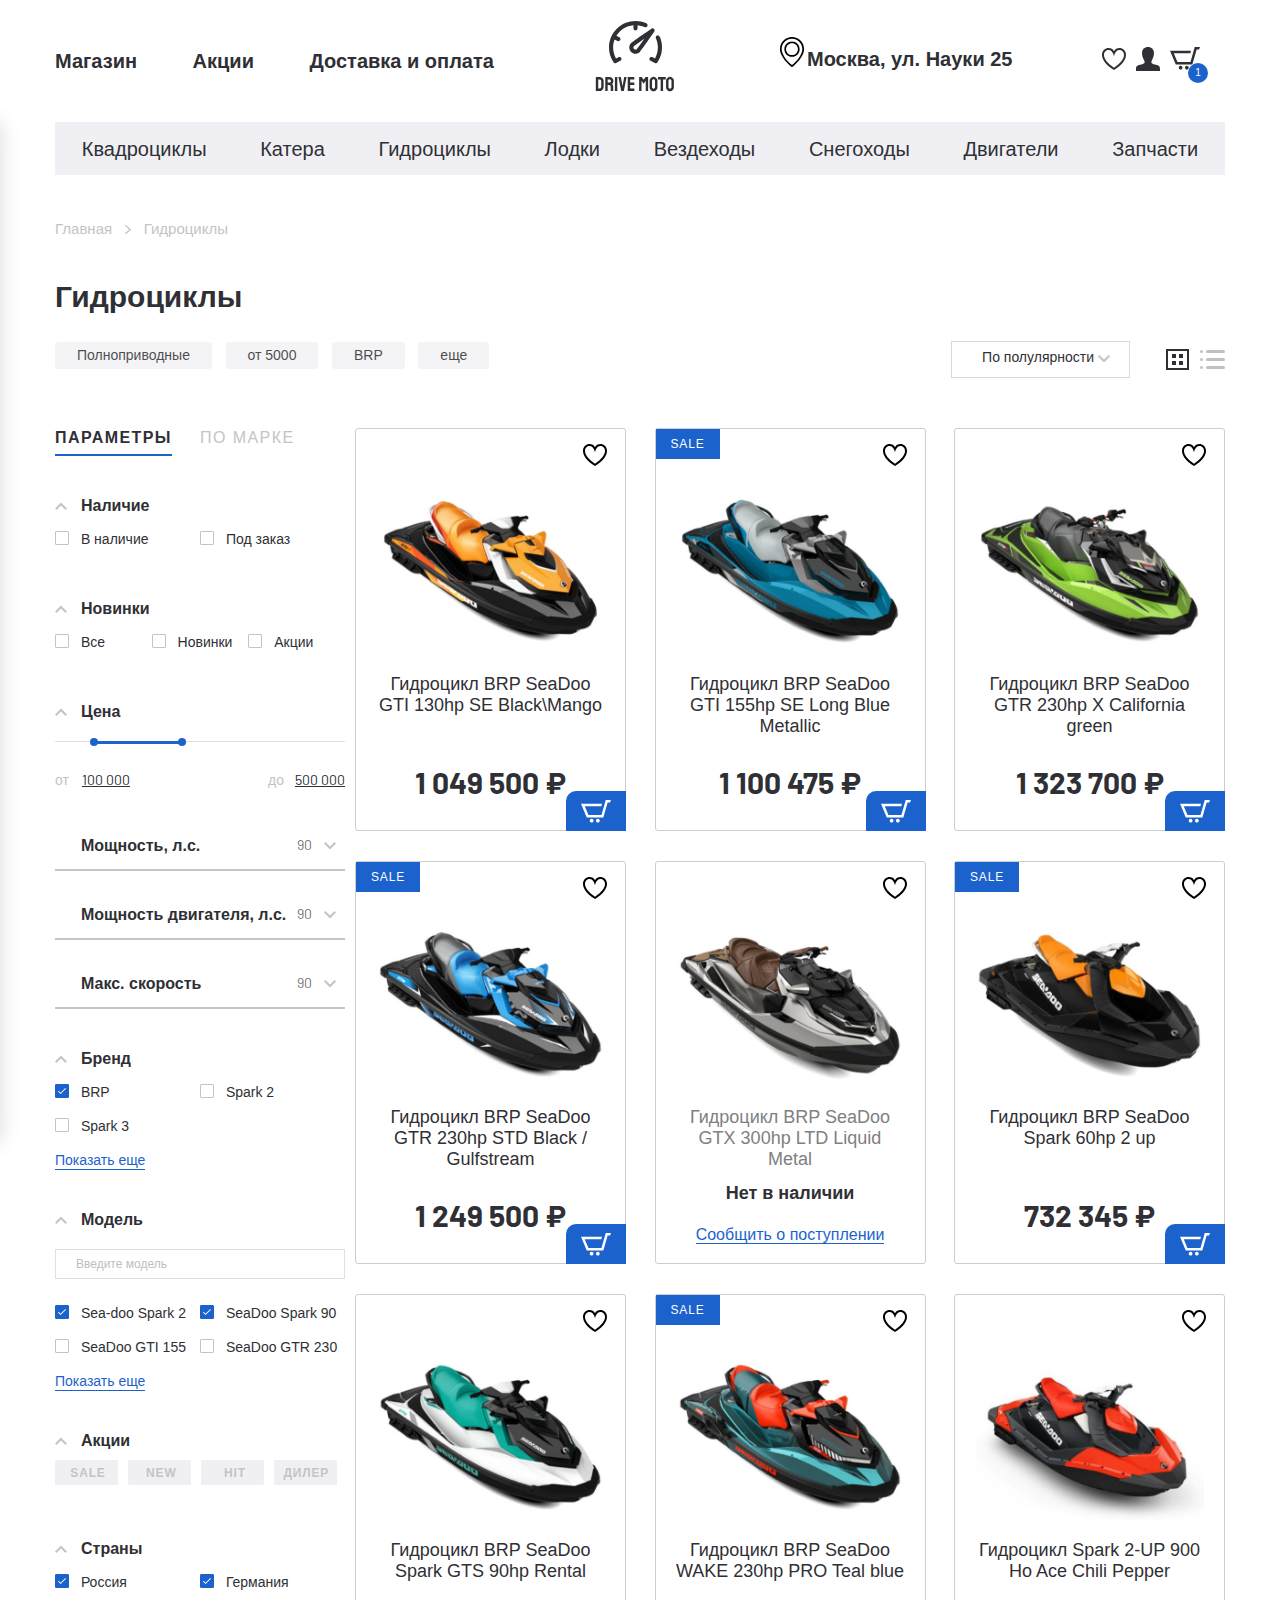
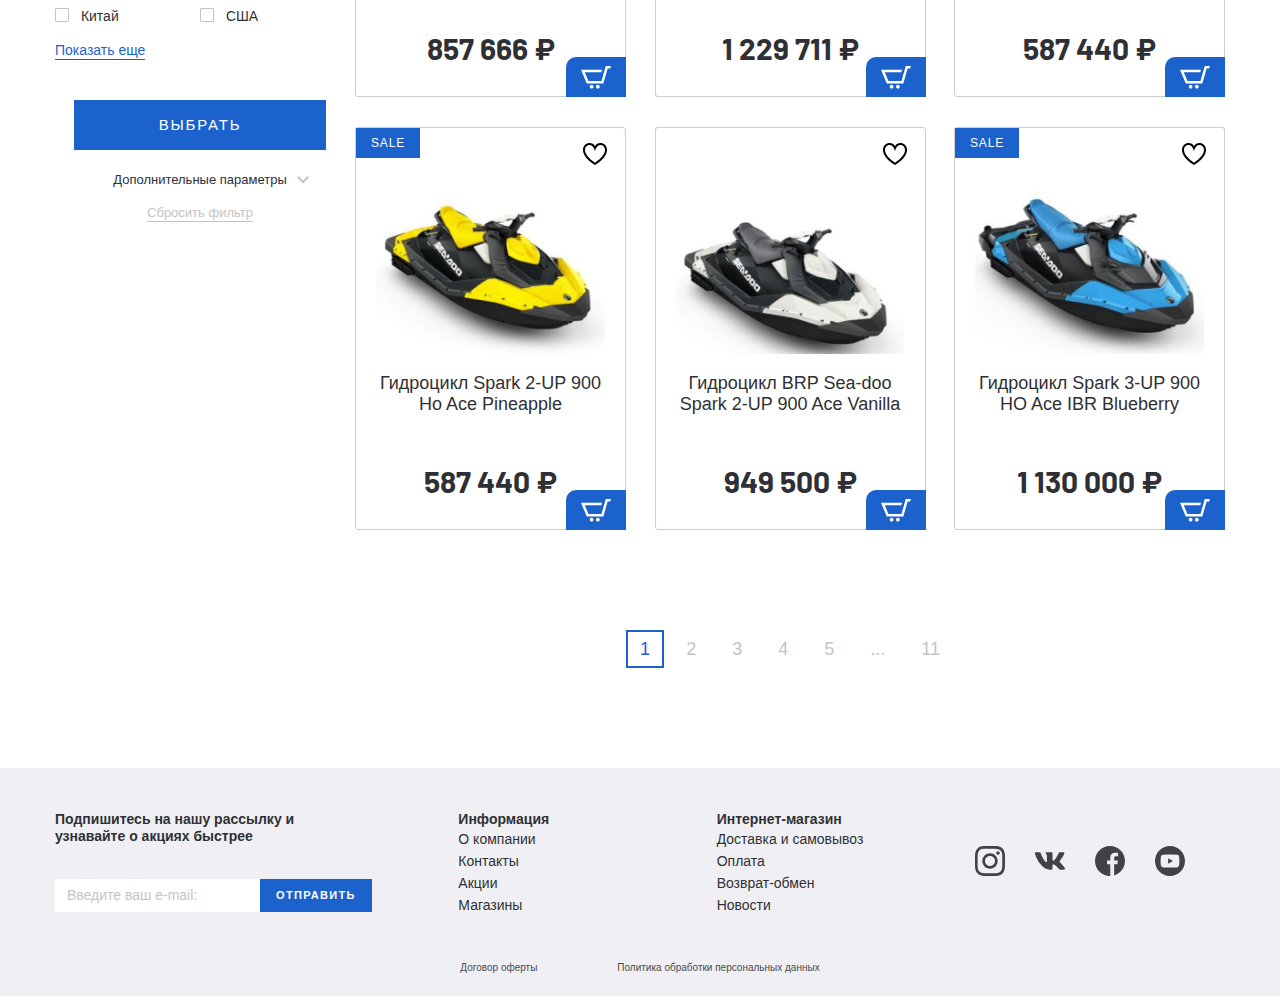
==== catalog.html @ d29834e0 "final version 22sep2020" ====
<!DOCTYPE html>
<html lang="ru">

<head>
	<meta charset="UTF-8">
	<meta name="viewport" content="width=device-width, initial-scale=1.0">
	<meta http-equiv="X-UA-Compatible" content="ie=edge">
	<title>Продажа техники</title>
	<link rel="SHORTCUT ICON" href="favicon-32x32.png" sizes="32x32" type="image/png">
	<link href="https://fonts.googleapis.com/css2?family=Barlow:wght@400;700&display=swap" rel="stylesheet">
	<link rel="stylesheet" href="css/normalize.css">
	<link rel="stylesheet" href="css/slick.css">
	<link rel="stylesheet" href="css/fonts.css">
	<link rel="stylesheet" href="css/ion.rangeSlider.min.css">
	<link rel="stylesheet" href="css/jquery.formstyler.css">
	<link rel="stylesheet" href="css/jquery.formstyler.theme.css">
	<link rel="stylesheet" href="css/jquery.rateyo.min.css">
	<link rel="stylesheet" href="css/style.css">
	<link rel="stylesheet" href="css/media.css">
</head>

<body>
	<header class="header">
		<div class="header__top">
			<div class="container">
				<div class="header__top-inner">
					<nav class="menu">
						<button class="menu__btn">
							<div class="menu__btn-line"></div>
							<div class="menu__btn-line"></div>
							<div class="menu__btn-line"></div>
						</button>
						<ul class="menu__list">
							<li class="menu__item">
								<a class="menu__link" href="catalog.html">Магазин</a>
							</li>
							<li class="menu__item">
								<a class="menu__link" href="404.html">Акции</a>
							</li>
							<li class="menu__item">
								<a class="menu__link" href="404.html">Доставка и оплата</a>
							</li>
						</ul>
					</nav>
					<a class="logo" href="index.html">
						<img class="logo__img" src="images/logo.svg" alt="Логотип 'Drive Moto'">
						<img class="logo__img--small" src="images/logo-short.svg" alt="Логотип 'Drive Moto'">
					</a>
					<div class="header__box">
						<p class="header__adress">
							Москва, ул. Науки 25
						</p>
						<ul class="user-list">
							<li class="user-list__item">
								<a class="user-list__link" href="#">
									<img src="images/heart.svg" alt="">
								</a>
							</li>
							<li class="user-list__item">
								<a class="user-list__link" href="#">
									<img src="images/user.svg" alt="">
								</a>
							</li>
							<li class="user-list__item">
								<a class="user-list__link basket" href="#">
									<img src="images/basket.svg" alt="">
									<p class="basket__num">1</p>
								</a>
							</li>
						</ul>
					</div>
				</div>
			</div>
		</div>
	
		<ul class="menu-mobile__list">
			<li class="menu-mobile__item">
				<a class="menu-mobile__link" href="#">
					<img class="menu-mobile__img" src="images/user.svg" alt="">
					<p>
						Войти
					</p>
				</a>
			</li>
			<li class="menu-mobile__item">
				<a class="menu-mobile__link" href="#">
					<img class="menu-mobile__img" src="images/user.svg" alt="">
					<p>
						Регистрация
					</p>
				</a>
			</li>
			<li class="menu-mobile__item">
				<a class="menu-mobile__link" href="#">
					<img class="menu-mobile__img" src="images/heart.svg" alt="">
					<p>
						Избранное
					</p>
				</a>
			</li>
			<li class="menu-mobile__item">
				<a class="menu-mobile__link" href="#">
					<img class="menu-mobile__img" src="images/basket.svg" alt="">
					<p>
						Корзина
					</p>
				</a>
			</li>
			<li class="menu-mobile__item">
				<a class="menu-mobile__link" href="#">
					<img class="menu-mobile__img" src="images/house.svg" alt="">
					<p>
						Магазины
					</p>
				</a>
			</li>
			<li class="menu-mobile__item">
				<a class="menu-mobile__link" href="#">
					<img class="menu-mobile__img" src="images/procent.svg" alt="">
					<p>
						Акции
					</p>
				</a>
			</li>
			<li class="menu-mobile__item">
				<a class="menu-mobile__link" href="#">
					<img class="menu-mobile__img" src="images/box.svg" alt="">
					<p>
						Доставка и оплата
					</p>
				</a>
			</li>
	
			<li class="menu-mobile__item">
				<a class="menu-mobile__link" href="#">
					<p>
						Квадроциклы
					</p>
				</a>
			</li>
			<li class="menu-mobile__item">
				<a class="menu-mobile__link" href="#">
					<p>
						Катера
					</p>
				</a>
			</li>
			<li class="menu-mobile__item">
				<a class="menu-mobile__link" href="#">
					<p>
						Гидроциклы
					</p>
				</a>
			</li>
			<li class="menu-mobile__item">
				<a class="menu-mobile__link" href="#">
					<p>
						Лодки
					</p>
				</a>
			</li>
			<li class="menu-mobile__item">
				<a class="menu-mobile__link" href="#">
					<p>
						Вездеходы
					</p>
				</a>
			</li>
			<li class="menu-mobile__item">
				<a class="menu-mobile__link" href="#">
					<p>
						Снегоходы
					</p>
				</a>
			</li>
			<li class="menu-mobile__item">
				<a class="menu-mobile__link" href="#">
					<p>
						Двигатели
					</p>
				</a>
			</li>
			<li class="menu-mobile__item">
				<a class="menu-mobile__link" href="#">
					<p>
						Запчасти
					</p>
				</a>
			</li>
			<li class="menu-mobile__item--15">
			</li>
		</ul>
	
		<div class="menu__mobile-linewrapper">
			<ul class="menu__mobile-line">
				<li class="menu__item">
					<a class="menu__link" href="catalog.html">Магазин</a>
				</li>
				<li class="menu__item">
					<a class="menu__link" href="catalog.html">Акции</a>
				</li>
				<li class="menu__item">
					<a class="menu__link" href="#catalog.html">Доставка и оплата</a>
				</li>
			</ul>
		</div>
	
	
	
		<div class="header__bottom">
			<div class="container">
	
				<ul class="menu-categories">
					<li class="menu-categories__item">
						<a class="menu-categories__link" href="catalog.html" title="Квадроциклы">Квадроциклы</a>
					</li>
					<li class="menu-categories__item">
						<a class="menu-categories__link" href="catalog.html" title="Катера">Катера</a>
					</li>
					<li class="menu-categories__item">
						<a class="menu-categories__link" href="catalog.html" title="Гидроциклы">Гидроциклы</a>
					</li>
					<li class="menu-categories__item">
						<a class="menu-categories__link" href="catalog.html" title="Лодки">Лодки</a>
					</li>
					<li class="menu-categories__item">
						<a class="menu-categories__link" href="catalog.html" title="Вездеходы">Вездеходы</a>
					</li>
					<li class="menu-categories__item">
						<a class="menu-categories__link" href="catalog.html" title="Снегоходы">Снегоходы</a>
					</li>
					<li class="menu-categories__item">
						<a class="menu-categories__link" href="catalog.html" title="Двигатели">Двигатели</a>
					</li>
					<li class="menu-categories__item">
						<a class="menu-categories__link" href="catalog.html" title="Запчасти">Запчасти</a>
					</li>
				</ul>
			</div>
		</div>
	</header>

	<div class="breadcrumbs">
		<div class="container">
			<div class="breadcrumbs__inner">
				<ul class="breadcrumbs__list mobile-overflow">
					<li class="breadcrumbs__list-item">
						<a href="#">Главная</a>
					</li>
					<li class="breadcrumbs__list-item">
						<a href="#">Гидроциклы</a>
					</li>
				</ul>
			</div>
		</div>
	</div>

	<section class="catalog">
		<div class="container">
			<h2 class="catalog__title">
				Гидроциклы
			</h2>
			<div class="catalog__filter">
				<div class="catalog__filter-itemsinner">
					<div class="catalog__filter-items mobile-overflow">
						<button>Полноприводные</button>
						<button>от 5000</button>
						<button>BRP</button>
						<button>еще</button>
					</div>
				</div>
				<div class="catalog__filter-btn">
					<select class="filter-style select-item" name="" id="">
						<option value="">По полулярности</option>
						<option value="">По убыванию</option>
						<option value="">По возрастанию</option>
					</select>
					<button class="catalog__filter-btngrid catalog__filter-button catalog__filter-button--active">
						<svg width="23" height="21" viewBox="0 0 23 21" fill="none" xmlns="http://www.w3.org/2000/svg">
							<rect x="1" y="1" width="21" height="19" stroke="#2F3035" stroke-width="2" />
							<rect x="7" y="6" width="2" height="2" fill="#2F3035" stroke="#2F3035" stroke-width="2" />
							<rect x="7" y="13" width="2" height="2" fill="#2F3035" stroke="#2F3035" stroke-width="2" />
							<rect x="14" y="6" width="2" height="2" fill="#2F3035" stroke="#2F3035" stroke-width="2" />
							<rect x="14" y="13" width="2" height="2" fill="#2F3035" stroke="#2F3035" stroke-width="2" />
						</svg>
					</button>
					<button class="catalog__filter-btnline catalog__filter-button">
						<svg width="25" height="19" viewBox="0 0 25 19" fill="none" xmlns="http://www.w3.org/2000/svg">
							<rect x="6" width="19" height="3" rx="1.5" fill="#2F3035" />
							<rect x="6" y="8" width="19" height="3" rx="1.5" fill="#2F3035" />
							<rect x="6" y="16" width="19" height="3" rx="1.5" fill="#2F3035" />
							<rect width="3" height="3" rx="1.5" fill="#2F3035" />
							<rect y="8" width="3" height="3" rx="1.5" fill="#2F3035" />
							<rect y="16" width="3" height="3" rx="1.5" fill="#2F3035" />
						</svg>
					</button>
				</div>
			</div>

			<div class="catalog__inner">
				<div class="aside__btn">
					Фильтр
				</div>
				<aside class="catalog__inner-aside aside-filter">
					<div class="tabs-wrapper tabs-wrapper--no-scroll">
						<div class="tabs aside-filter__tabs">
							<a class="tab aside-filter__tab tab--active" href="#filter-1"><span>Параметры</span></a>
							<a class="tab aside-filter__tab" href="#filter-2"><span>По марке</span></a>
						</div>
					</div>
					<div class="tabs-container">
						<div id="filter-1" class="tabs-content aside-filter__tabs-content tabs-content--active">

							<form class="aside-filter__form" action="#">
								<ul class="aside-filter__list">
									<li class="aside-filter__item-drop">
										<p class="aside-filter__item-title filter__item-drop filter__item-drop--active">Наличие</p>
										<div class="aside-filter__content">
											<div class="aside-filter__content-box">
												<label class="aside-filter__content-label">
													<input class="filter-style" type="checkbox">
													В наличие
												</label>
											</div>
											<div class="aside-filter__content-box">
												<label class="aside-filter__content-label">
													<input class="filter-style" type="checkbox">
													Под заказ
												</label>
											</div>
										</div>
									</li>

									<li class="aside-filter__item-drop">
										<p class="aside-filter__item-title filter__item-drop filter__item-drop--active">Новинки</p>
										<div class="aside-filter__content aside-filter__content-radio">
											<div class="aside-filter__content-box">
												<label class="aside-filter__content-label">
													<input class="filter-style" name="radio" type="radio">
													Все
												</label>
											</div>
											<div class="aside-filter__content-box">
												<label class="aside-filter__content-label">
													<input class="filter-style" name="radio" type="radio">
													Новинки
												</label>
											</div>
											<div class="aside-filter__content-box">
												<label class="aside-filter__content-label">
													<input class="filter-style" name="radio" type="radio">
													Акции
												</label>
											</div>
										</div>
									</li>
									<li class="aside-filter__item-drop">
										<p class="aside-filter__item-title filter__item-drop filter__item-drop--active">Цена</p>
										<div class="aside-filter__content">
											<input type="text" class="js-range-slider" name="my_range" value="" data-min="100000"
												data-max="500000" data-from="150000" data-to="275000" data-grid="false" />
										</div>
									</li>
									<li class="aside-filter__item-list">
										<div class="filter__item-list">
											<p class="filter__item-listtitle">
												Мощность, л.с.
											</p>
											<select class="filter-style filter__item-listselect" name="" id="">
												<option>90</option>
												<option>130</option>
												<option>154</option>
												<option>230</option>
												<option>300</option>
											</select>
										</div>
										<div class="filter__item-list">
											<p class="filter__item-listtitle">
												Мощность двигателя, л.с.
											</p>
											<select class="filter-style filter__item-listselect" name="" id="">
												<option>90</option>
												<option>130</option>
												<option>154</option>
												<option>230</option>
												<option>300</option>
											</select>
										</div>
										<div class="filter__item-list">
											<p class="filter__item-listtitle">
												Макс. скорость
											</p>
											<select class="filter-style filter__item-listselect" name="" id="">
												<option>90</option>
												<option>130</option>
												<option>154</option>
												<option>230</option>
												<option>300</option>
											</select>
										</div>
									</li>

									<li class="aside-filter__item-drop">
										<p class="aside-filter__item-title filter__item-drop filter__item-drop--active">Бренд</p>
										<div class="aside-filter__content">
											<div class="aside-filter__content-box">
												<label class="aside-filter__content-label">
													<input class="filter-style" type="checkbox" checked>
													BRP
												</label>
											</div>
											<div class="aside-filter__content-box">
												<label class="aside-filter__content-label">
													<input class="filter-style" type="checkbox">
													Spark 2
												</label>
											</div>
											<div class="aside-filter__content-box">
												<label class="aside-filter__content-label">
													<input class="filter-style" type="checkbox">
													Spark 3
												</label>
											</div>
											<div class="filter-more">
												<button class="filter-more__btn" href="#">Показать еще</button>
											</div>
										</div>
									</li>

									<li class="aside-filter__item-drop">
										<p class="aside-filter__item-title filter__item-drop filter__item-drop--active">Модель</p>
										<div class="aside-filter__content">
											<input class="filter-search" type="text" placeholder="Введите модель">
											<div class="aside-filter__content-box">
												<label class="aside-filter__content-label">
													<input class="filter-style" type="checkbox" checked>
													Sea-doo Spark 2
												</label>
											</div>
											<div class="aside-filter__content-box">
												<label class="aside-filter__content-label">
													<input class="filter-style" type="checkbox" checked>
													SeaDoo Spark 90
												</label>
											</div>
											<div class="aside-filter__content-box">
												<label class="aside-filter__content-label">
													<input class="filter-style" type="checkbox">
													SeaDoo GTI 155
												</label>
											</div>
											<div class="aside-filter__content-box">
												<label class="aside-filter__content-label">
													<input class="filter-style" type="checkbox">
													SeaDoo GTR 230
												</label>
											</div>
											<div class="filter-more">
												<button class="filter-more__btn" href="#">Показать еще</button>
											</div>
										</div>
									</li>

									<li class="aside-filter__item-drop btn-checked">
										<p class="aside-filter__item-title filter__item-drop filter__item-drop--active">Акции</p>
										<div class="aside-filter__content">
											<div class="aside-filter__content-box">
												<label class="aside-filter__content-label">
													<input class="filter-style" type="checkbox">
													<span class="btn-checked__text">Sale</span>
												</label>
											</div>
											<div class="aside-filter__content-box">
												<label class="aside-filter__content-label">
													<input class="filter-style" type="checkbox">
													<span class="btn-checked__text">New</span>
												</label>
											</div>
											<div class="aside-filter__content-box">
												<label class="aside-filter__content-label">
													<input class="filter-style" type="checkbox">
													<span class="btn-checked__text">HIT</span>
												</label>
											</div>
											<div class="aside-filter__content-box">
												<label class="aside-filter__content-label">
													<input class="filter-style" type="checkbox">
													<span class="btn-checked__text">ДИЛЕР</span>
												</label>
											</div>
										</div>
									</li>

									<li class="aside-filter__item-drop">
										<p class="aside-filter__item-title filter__item-drop filter__item-drop--active">Страны</p>
										<div class="aside-filter__content">
											<div class="aside-filter__content-box">
												<label class="aside-filter__content-label">
													<input class="filter-style" type="checkbox" checked>
													Россия
												</label>
											</div>
											<div class="aside-filter__content-box">
												<label class="aside-filter__content-label">
													<input class="filter-style" type="checkbox" checked>
													Германия
												</label>
											</div>
											<div class="aside-filter__content-box">
												<label class="aside-filter__content-label">
													<input class="filter-style" type="checkbox">
													Китай
												</label>
											</div>
											<div class="aside-filter__content-box">
												<label class="aside-filter__content-label">
													<input class="filter-style" type="checkbox">
													CША
												</label>
											</div>
											<div class="filter-more">
												<button class="filter-more__btn" href="#">Показать еще</button>
											</div>
										</div>
									</li>
									<li class="aside-filter__item-drop aside-filter__item-btn">
										<button class="filter-btn__send filter-btn__send--active" type="submit">ВЫБРАТЬ</button>
										<p class="filter__extra">Дополнительные параметры</p>
										<div class="filter__extra-content">Фильтр с экстра параметрами</div>
										<div class="reset-button__wraper">
											<button class="filter-btn__reset" type="submit">Сбросить фильтр</button>
										</div>
									</li>
								</ul>
							</form>

						</div>
						<div id="filter-2" class="tabs-content aside-filter__tabs-content">content-2</div>
					</div>
				</aside>

				<div class="catalog__inner-list">
					<div class="product-item__wrapper">
						<button class="product-item__favorite"></button>
						<button class="product-item__basket">
							<img src="images/basket-white.svg" alt="">
						</button>
						<a class="product-item__notify-link" href="#"><span>Сообщить о поступлении</span></a>
						<a class="product-item" href="product-page.html">
							<p class="product-item__hover-text">посмотреть товар</p>
							<img class="product-item__img" src="images/content/gydrocicle-1.png" alt="">
							<h4 class="product-item__title">Гидроцикл BRP SeaDoo GTI 130hp SE Black\Mango
							</h4>
							<p class="product-item__price">
								1 049 500 ₽
							</p>
							<p class="product-item__notify-text">Нет в наличии</p>
						</a>
					</div>
					<div class="product-item__wrapper">
						<button class="product-item__favorite"></button>
						<button class="product-item__basket">
							<img src="images/basket-white.svg" alt="">
						</button>
						<a class="product-item__notify-link" href="#"><span>Сообщить о поступлении</span></a>
						<a class="product-item product-item--sale" href="product-page.html">
							<p class="product-item__hover-text">посмотреть товар</p>
							<img class="product-item__img" src="images/content/gydrocicle-2.png" alt="">
							<h4 class="product-item__title">Гидроцикл BRP SeaDoo GTI 155hp SE Long Blue Metallic
							</h4>
							<p class="product-item__price">
								1 100 475 ₽
							</p>
							<p class="product-item__notify-text">Нет в наличии</p>
						</a>
					</div>
					<div class="product-item__wrapper">
						<button class="product-item__favorite"></button>
						<button class="product-item__basket">
							<img src="images/basket-white.svg" alt="">
						</button>
						<a class="product-item__notify-link" href="#"><span>Сообщить о поступлении</span></a>
						<a class="product-item" href="product-page.html">
							<p class="product-item__hover-text">посмотреть товар</p>
							<img class="product-item__img" src="images/content/gydrocicle-3.png" alt="">
							<h4 class="product-item__title">Гидроцикл BRP SeaDoo GTR 230hp X California green
							</h4>
							<p class="product-item__price">
								1 323 700 ₽
							</p>
							<p class="product-item__notify-text">Нет в наличии</p>
						</a>
					</div>
					<div class="product-item__wrapper">
						<button class="product-item__favorite"></button>
						<button class="product-item__basket">
							<img src="images/basket-white.svg" alt="">
						</button>
						<a class="product-item__notify-link" href="#"><span>Сообщить о поступлении</span></a>
						<a class="product-item product-item--sale" href="product-page.html">
							<p class="product-item__hover-text">посмотреть товар</p>
							<img class="product-item__img" src="images/content/gydrocicle-4.png" alt="">
							<h4 class="product-item__title">Гидроцикл BRP SeaDoo GTR 230hp STD Black / Gulfstream
							</h4>
							<p class="product-item__price">
								1 249 500 ₽
							</p>
							<p class="product-item__notify-text">Нет в наличии</p>
						</a>
					</div>
					<div class="product-item__wrapper product-item__not-available">
						<button class="product-item__favorite"></button>
						<button class="product-item__basket">
							<img src="images/basket-white.svg" alt="">
						</button>
						<a class="product-item__notify-link" href="#"><span>Сообщить о поступлении</span></a>
						<a class="product-item" href="product-page.html">
							<p class="product-item__hover-text">посмотреть товар</p>
							<img class="product-item__img" src="images/content/gydrocicle-5.png" alt="">
							<h4 class="product-item__title">Гидроцикл BRP SeaDoo GTX 300hp LTD Liquid Metal
							</h4>
							<p class="product-item__price">
								1 543 000 ₽
							</p>
							<p class="product-item__notify-text">Нет в наличии</p>
						</a>
					</div>
					<div class="product-item__wrapper">
						<button class="product-item__favorite"></button>
						<button class="product-item__basket">
							<img src="images/basket-white.svg" alt="">
						</button>
						<a class="product-item__notify-link" href="#"><span>Сообщить о поступлении</span></a>
						<a class="product-item product-item--sale" href="product-page.html">
							<p class="product-item__hover-text">посмотреть товар</p>
							<img class="product-item__img" src="images/content/gydrocicle-6.png" alt="">
							<h4 class="product-item__title">Гидроцикл BRP SeaDoo Spark 60hp 2 up
							</h4>
							<p class="product-item__price">
								732 345 ₽
							</p>
							<p class="product-item__notify-text">Нет в наличии</p>
						</a>
					</div>
					<div class="product-item__wrapper">
						<button class="product-item__favorite"></button>
						<button class="product-item__basket">
							<img src="images/basket-white.svg" alt="">
						</button>
						<a class="product-item__notify-link" href="#"><span>Сообщить о поступлении</span></a>
						<a class="product-item" href="product-page.html">
							<p class="product-item__hover-text">посмотреть товар</p>
							<img class="product-item__img" src="images/content/gydrocicle-7.png" alt="">
							<h4 class="product-item__title">Гидроцикл BRP SeaDoo Spark GTS 90hp Rental
							</h4>
							<p class="product-item__price">
								857 666 ₽
							</p>
							<p class="product-item__notify-text">Нет в наличии</p>
						</a>
					</div>
					<div class="product-item__wrapper">
						<button class="product-item__favorite"></button>
						<button class="product-item__basket">
							<img src="images/basket-white.svg" alt="">
						</button>
						<a class="product-item__notify-link" href="#"><span>Сообщить о поступлении</span></a>
						<a class="product-item product-item--sale" href="product-page.html">
							<p class="product-item__hover-text">посмотреть товар</p>
							<img class="product-item__img" src="images/content/gydrocicle-8.png" alt="">
							<h4 class="product-item__title">Гидроцикл BRP SeaDoo WAKE 230hp PRO Teal blue
							</h4>
							<p class="product-item__price">
								1 229 711 ₽
							</p>
							<p class="product-item__notify-text">Нет в наличии</p>
						</a>
					</div>
					<div class="product-item__wrapper">
						<button class="product-item__favorite"></button>
						<button class="product-item__basket">
							<img src="images/basket-white.svg" alt="">
						</button>
						<a class="product-item__notify-link" href="#"><span>Сообщить о поступлении</span></a>
						<a class="product-item" href="product-page.html">
							<p class="product-item__hover-text">посмотреть товар</p>
							<img class="product-item__img" src="images/content/gydrocicle-9.png" alt="">
							<h4 class="product-item__title">Гидроцикл Spark 2-UP 900 Ho Ace Chili Pepper
							</h4>
							<p class="product-item__price">
								587 440 ₽
							</p>
							<p class="product-item__notify-text">Нет в наличии</p>
						</a>
					</div>
					<div class="product-item__wrapper">
						<button class="product-item__favorite"></button>
						<button class="product-item__basket">
							<img src="images/basket-white.svg" alt="">
						</button>
						<a class="product-item__notify-link" href="#"><span>Сообщить о поступлении</span></a>
						<a class="product-item product-item--sale" href="product-page.html">
							<p class="product-item__hover-text">посмотреть товар</p>
							<img class="product-item__img" src="images/content/gydrocicle-10.png" alt="">
							<h4 class="product-item__title">Гидроцикл Spark 2-UP 900 Ho Ace Pineapple
							</h4>
							<p class="product-item__price">
								587 440 ₽
							</p>
							<p class="product-item__notify-text">Нет в наличии</p>
						</a>
					</div>
					<div class="product-item__wrapper">
						<button class="product-item__favorite"></button>
						<button class="product-item__basket">
							<img src="images/basket-white.svg" alt="">
						</button>
						<a class="product-item__notify-link" href="#"><span>Сообщить о поступлении</span></a>
						<a class="product-item" href="product-page.html">
							<p class="product-item__hover-text">посмотреть товар</p>
							<img class="product-item__img" src="images/content/gydrocicle-11.png" alt="">
							<h4 class="product-item__title">Гидроцикл BRP Sea-doo Spark 2-UP 900 Ace Vanilla
							</h4>
							<p class="product-item__price">
								949 500 ₽
							</p>
							<p class="product-item__notify-text">Нет в наличии</p>
						</a>
					</div>
					<div class="product-item__wrapper">
						<button class="product-item__favorite"></button>
						<button class="product-item__basket">
							<img src="images/basket-white.svg" alt="">
						</button>
						<a class="product-item__notify-link" href="#"><span>Сообщить о поступлении</span></a>
						<a class="product-item product-item--sale" href="product-page.html">
							<p class="product-item__hover-text">посмотреть товар</p>
							<img class="product-item__img" src="images/content/gydrocicle-12.png" alt="">
							<h4 class="product-item__title">Гидроцикл Spark 3-UP 900 HO Ace IBR Blueberry
							</h4>
							<p class="product-item__price">
								1 130 000 ₽
							</p>
							<p class="product-item__notify-text">Нет в наличии</p>
						</a>
					</div>

					<div class="pagintation">
						<ul class="pagintation-list">
							<li class="pagintation-list__item active"><a href="#">1</a></li>
							<li class="pagintation-list__item"><a href="#">2</a></li>
							<li class="pagintation-list__item"><a href="#">3</a></li>
							<li class="pagintation-list__item"><a href="#">4</a></li>
							<li class="pagintation-list__item"><a href="#">5</a></li>
							<li class="pagintation-list__item pagintation-list__item--dots"><span>...</span></li>
							<li class="pagintation-list__item"><a href="#">11</a></li>
						</ul>
					</div>

				</div>
			</div>
		</div>
	</section>


	<footer class="footer">
		<div class="container">
			<div class="footer__top">
				<div class="footer__top-inner">
					<div class="footer__top-item footer__top-newsletter">
						<h6 class="footer__top-title">
							Подпишитесь на нашу рассылку и узнавайте о акциях быстрее
						</h6>
						<form class="footer-form" action="">
							<input class="footer-form__input" type="text" placeholder="Введите ваш e-mail:">
							<button class="footer-form__btn" type="submit">Отправить</button>
						</form>
					</div>
					<div class="footer__top-item footer__top-itemdrop">
						<h6 class="footer__top-title footer__topdrop">
							Информация
						</h6>
						<ul class="footer-list">
							<li class="footer-list__item"><a href="#">О компании</a></li>
							<li class="footer-list__item"><a href="#">Контакты</a></li>
							<li class="footer-list__item"><a href="#">Акции</a></li>
							<li class="footer-list__item"><a href="#">Магазины</a></li>
						</ul>
					</div>
					<div class="footer__top-item">
						<h6 class="footer__top-title footer__topdrop">Интернет-магазин</h6>
						<ul class="footer-list">
							<li class="footer-list__item"><a href="#">Доставка и самовывоз</a></li>
							<li class="footer-list__item"><a href="#">Оплата</a></li>
							<li class="footer-list__item"><a href="#">Возврат-обмен</a></li>
							<li class="footer-list__item"><a href="#">Новости</a></li>
						</ul>
					</div>
					<div class="footer__top-item footer__top-social">
						<h6 class="footer__top-title visually-hidden">Социальные сети</h6>
						<ul class="social-list">
							<li class="social-list__item">
								<a href="#"><img src="images/instagram.svg" alt=""></a>
							</li>
							<li class="social-list__item">
								<a href="#"><img src="images/vkontakte.svg" alt=""></a>
							</li>
							<li class="social-list__item">
								<a href="#"><img src="images/facebook.svg" alt=""></a>
							</li>
							<li class="social-list__item">
								<a href="#"><img src="images/youtube.svg" alt=""></a>
							</li>
						</ul>
					</div>
				</div>
			</div>
			<div class="footer_bottom">
				<a class="footer_bottom-link" href="#">
					Договор оферты
				</a>
				<a class="footer_bottom-link" href="#">
					Политика обработки персональных данных
				</a>
			</div>
		</div>
	</footer>


	<script src="https://ajax.googleapis.com/ajax/libs/jquery/3.4.1/jquery.min.js"></script>
	<script src="js/slick.min.js"></script>
	<script src="js/ion.rangeSlider.min.js"></script>
	<script src="js/jquery.formstyler.min.js"></script>
	<script src="js/jquery.rateyo.min.js"></script>
	<script src="js/main.js"></script>
</body>

</html>
---- css/fonts.css ----
@font-face {
	font-family: 'SFProDisplay-Regular', sans-serif;
	src: url('../fonts/SFProDisplay-Regular.woff2') format('woff2');
	src: url('../fonts/SFProDisplay-Regular.woff') format('woff');
	font-weight: 400;
	font-style: normal;
	font-display: swap;
}

@font-face {
	font-family: 'SFProDisplay-Medium', sans-serif;
	src: url('../fonts/SFProDisplay-Medium.woff2') format('woff2');
	src: url('../fonts/SFProDisplay-Medium.woff') format('woff');
	font-weight: 500;
	font-style: normal;
	font-display: swap;
}

@font-face {
	font-family: 'SFProDisplay-Semibold', sans-serif;
	src: url('../fonts/SFProDisplay-Semibold.woff2') format('woff2');
	src: url('../fonts/SFProDisplay-Semibold.woff') format('woff');
	font-weight: 600;
	font-style: normal;
	font-display: swap;
}

@font-face {
	font-family: 'SFProDisplay-Bold', sans-serif;
	src: url('../fonts/SFProDisplay-Bold.woff2') format('woff2');
	src: url('../fonts/SFProDisplay-Bold.woff') format('woff');
	font-weight: 700;
	font-style: normal;
	font-display: swap;
}
---- css/ion.rangeSlider.min.css ----
/*!Ion.RangeSlider, 2.3.1, © Denis Ineshin, 2010 - 2019, IonDen.com, Build date: 2019-12-19 16:51:02*/.irs{position:relative;display:block;-webkit-touch-callout:none;-webkit-user-select:none;-khtml-user-select:none;-moz-user-select:none;-ms-user-select:none;user-select:none;font-size:12px;font-family:Arial,sans-serif}.irs-line{position:relative;display:block;overflow:hidden;outline:none !important}.irs-bar{position:absolute;display:block;left:0;width:0}.irs-shadow{position:absolute;display:none;left:0;width:0}.irs-handle{position:absolute;display:block;box-sizing:border-box;cursor:default;z-index:1}.irs-handle.type_last{z-index:2}.irs-min,.irs-max{position:absolute;display:block;cursor:default}.irs-min{left:0}.irs-max{right:0}.irs-from,.irs-to,.irs-single{position:absolute;display:block;top:0;left:0;cursor:default;white-space:nowrap}.irs-grid{position:absolute;display:none;bottom:0;left:0;width:100%;height:20px}.irs-with-grid .irs-grid{display:block}.irs-grid-pol{position:absolute;top:0;left:0;width:1px;height:8px;background:#000}.irs-grid-pol.small{height:4px}.irs-grid-text{position:absolute;bottom:0;left:0;white-space:nowrap;text-align:center;font-size:9px;line-height:9px;padding:0 3px;color:#000}.irs-disable-mask{position:absolute;display:block;top:0;left:-1%;width:102%;height:100%;cursor:default;background:rgba(0,0,0,0);z-index:2}.lt-ie9 .irs-disable-mask{background:#000;filter:alpha(opacity=0);cursor:not-allowed}.irs-disabled{opacity:.4}.irs-hidden-input{position:absolute !important;display:block !important;top:0 !important;left:0 !important;width:0 !important;height:0 !important;font-size:0 !important;line-height:0 !important;padding:0 !important;margin:0 !important;overflow:hidden;outline:none !important;z-index:-9999 !important;background:none !important;border-style:solid !important;border-color:transparent !important}.irs--flat{height:40px}.irs--flat.irs-with-grid{height:60px}.irs--flat .irs-line{top:25px;height:12px;background-color:#e1e4e9;border-radius:4px}.irs--flat .irs-bar{top:25px;height:12px;background-color:#ed5565}.irs--flat .irs-bar--single{border-radius:4px 0 0 4px}.irs--flat .irs-shadow{height:1px;bottom:16px;background-color:#e1e4e9}.irs--flat .irs-handle{top:22px;width:16px;height:18px;background-color:transparent}.irs--flat .irs-handle>i:first-child{position:absolute;display:block;top:0;left:50%;width:2px;height:100%;margin-left:-1px;background-color:#da4453}.irs--flat .irs-handle.state_hover>i:first-child,.irs--flat .irs-handle:hover>i:first-child{background-color:#a43540}.irs--flat .irs-min,.irs--flat .irs-max{top:0;padding:1px 3px;color:#999;font-size:10px;line-height:1.333;text-shadow:none;background-color:#e1e4e9;border-radius:4px}.irs--flat .irs-from,.irs--flat .irs-to,.irs--flat .irs-single{color:white;font-size:10px;line-height:1.333;text-shadow:none;padding:1px 5px;background-color:#ed5565;border-radius:4px}.irs--flat .irs-from:before,.irs--flat .irs-to:before,.irs--flat .irs-single:before{position:absolute;display:block;content:"";bottom:-6px;left:50%;width:0;height:0;margin-left:-3px;overflow:hidden;border:3px solid transparent;border-top-color:#ed5565}.irs--flat .irs-grid-pol{background-color:#e1e4e9}.irs--flat .irs-grid-text{color:#999}.irs--big{height:55px}.irs--big.irs-with-grid{height:70px}.irs--big .irs-line{top:33px;height:12px;background-color:white;background:linear-gradient(to bottom, #ddd -50%, white 150%);border:1px solid #ccc;border-radius:12px}.irs--big .irs-bar{top:33px;height:12px;background-color:#92bce0;border:1px solid #428bca;background:linear-gradient(to bottom, #ffffff 0%, #428bca 30%, #b9d4ec 100%);box-shadow:inset 0 0 1px 1px rgba(255,255,255,0.5)}.irs--big .irs-bar--single{border-radius:12px 0 0 12px}.irs--big .irs-shadow{height:1px;bottom:16px;background-color:rgba(66,139,202,0.5)}.irs--big .irs-handle{top:25px;width:30px;height:30px;border:1px solid rgba(0,0,0,0.3);background-color:#cbcfd5;background:linear-gradient(to bottom, white 0%, #B4B9BE 30%, white 100%);box-shadow:1px 1px 2px rgba(0,0,0,0.2),inset 0 0 3px 1px white;border-radius:30px}.irs--big .irs-handle.state_hover,.irs--big .irs-handle:hover{border-color:rgba(0,0,0,0.45);background-color:#939ba7;background:linear-gradient(to bottom, white 0%, #919BA5 30%, white 100%)}.irs--big .irs-min,.irs--big .irs-max{top:0;padding:1px 5px;color:white;text-shadow:none;background-color:#9f9f9f;border-radius:3px}.irs--big .irs-from,.irs--big .irs-to,.irs--big .irs-single{color:white;text-shadow:none;padding:1px 5px;background-color:#428bca;background:linear-gradient(to bottom, #428bca 0%, #3071a9 100%);border-radius:3px}.irs--big .irs-grid-pol{background-color:#428bca}.irs--big .irs-grid-text{color:#428bca}.irs--modern{height:55px}.irs--modern.irs-with-grid{height:55px}.irs--modern .irs-line{top:25px;height:5px;background-color:#d1d6e0;background:linear-gradient(to bottom, #e0e4ea 0%, #d1d6e0 100%);border:1px solid #a3adc1;border-bottom-width:0;border-radius:5px}.irs--modern .irs-bar{top:25px;height:5px;background:#20b426;background:linear-gradient(to bottom, #20b426 0%, #18891d 100%)}.irs--modern .irs-bar--single{border-radius:5px 0 0 5px}.irs--modern .irs-shadow{height:1px;bottom:21px;background-color:rgba(209,214,224,0.5)}.irs--modern .irs-handle{top:37px;width:12px;height:13px;border:1px solid #a3adc1;border-top-width:0;box-shadow:1px 1px 1px rgba(0,0,0,0.1);border-radius:0 0 3px 3px}.irs--modern .irs-handle>i:nth-child(1){position:absolute;display:block;top:-4px;left:1px;width:6px;height:6px;border:1px solid #a3adc1;background:white;transform:rotate(45deg)}.irs--modern .irs-handle>i:nth-child(2){position:absolute;display:block;box-sizing:border-box;top:0;left:0;width:10px;height:12px;background:#e9e6e6;background:linear-gradient(to bottom, white 0%, #e9e6e6 100%);border-radius:0 0 3px 3px}.irs--modern .irs-handle>i:nth-child(3){position:absolute;display:block;box-sizing:border-box;top:3px;left:3px;width:4px;height:5px;border-left:1px solid #a3adc1;border-right:1px solid #a3adc1}.irs--modern .irs-handle.state_hover,.irs--modern .irs-handle:hover{border-color:#7685a2;background:#c3c7cd;background:linear-gradient(to bottom, #ffffff 0%, #919ba5 30%, #ffffff 100%)}.irs--modern .irs-handle.state_hover>i:nth-child(1),.irs--modern .irs-handle:hover>i:nth-child(1){border-color:#7685a2}.irs--modern .irs-handle.state_hover>i:nth-child(3),.irs--modern .irs-handle:hover>i:nth-child(3){border-color:#48536a}.irs--modern .irs-min,.irs--modern .irs-max{top:0;font-size:10px;line-height:1.333;text-shadow:none;padding:1px 5px;color:white;background-color:#d1d6e0;border-radius:5px}.irs--modern .irs-from,.irs--modern .irs-to,.irs--modern .irs-single{font-size:10px;line-height:1.333;text-shadow:none;padding:1px 5px;background-color:#20b426;color:white;border-radius:5px}.irs--modern .irs-from:before,.irs--modern .irs-to:before,.irs--modern .irs-single:before{position:absolute;display:block;content:"";bottom:-6px;left:50%;width:0;height:0;margin-left:-3px;overflow:hidden;border:3px solid transparent;border-top-color:#20b426}.irs--modern .irs-grid{height:25px}.irs--modern .irs-grid-pol{background-color:#dedede}.irs--modern .irs-grid-text{color:silver;font-size:13px}.irs--sharp{height:50px;font-size:12px;line-height:1}.irs--sharp.irs-with-grid{height:57px}.irs--sharp .irs-line{top:30px;height:2px;background-color:black;border-radius:2px}.irs--sharp .irs-bar{top:30px;height:2px;background-color:#ee22fa}.irs--sharp .irs-bar--single{border-radius:2px 0 0 2px}.irs--sharp .irs-shadow{height:1px;bottom:21px;background-color:rgba(0,0,0,0.5)}.irs--sharp .irs-handle{top:25px;width:10px;height:10px;background-color:#a804b2}.irs--sharp .irs-handle>i:first-child{position:absolute;display:block;top:100%;left:0;width:0;height:0;border:5px solid transparent;border-top-color:#a804b2}.irs--sharp .irs-handle.state_hover,.irs--sharp .irs-handle:hover{background-color:black}.irs--sharp .irs-handle.state_hover>i:first-child,.irs--sharp .irs-handle:hover>i:first-child{border-top-color:black}.irs--sharp .irs-min,.irs--sharp .irs-max{color:white;font-size:14px;line-height:1;top:0;padding:3px 4px;opacity:.4;background-color:#a804b2;border-radius:2px}.irs--sharp .irs-from,.irs--sharp .irs-to,.irs--sharp .irs-single{font-size:14px;line-height:1;text-shadow:none;padding:3px 4px;background-color:#a804b2;color:white;border-radius:2px}.irs--sharp .irs-from:before,.irs--sharp .irs-to:before,.irs--sharp .irs-single:before{position:absolute;display:block;content:"";bottom:-6px;left:50%;width:0;height:0;margin-left:-3px;overflow:hidden;border:3px solid transparent;border-top-color:#a804b2}.irs--sharp .irs-grid{height:25px}.irs--sharp .irs-grid-pol{background-color:#dedede}.irs--sharp .irs-grid-text{color:silver;font-size:13px}.irs--round{height:50px}.irs--round.irs-with-grid{height:65px}.irs--round .irs-line{top:36px;height:4px;background-color:#dee4ec;border-radius:4px}.irs--round .irs-bar{top:36px;height:4px;background-color:#006cfa}.irs--round .irs-bar--single{border-radius:4px 0 0 4px}.irs--round .irs-shadow{height:4px;bottom:21px;background-color:rgba(222,228,236,0.5)}.irs--round .irs-handle{top:26px;width:24px;height:24px;border:4px solid #006cfa;background-color:white;border-radius:24px;box-shadow:0 1px 3px rgba(0,0,255,0.3)}.irs--round .irs-handle.state_hover,.irs--round .irs-handle:hover{background-color:#f0f6ff}.irs--round .irs-min,.irs--round .irs-max{color:#333;font-size:14px;line-height:1;top:0;padding:3px 5px;background-color:rgba(0,0,0,0.1);border-radius:4px}.irs--round .irs-from,.irs--round .irs-to,.irs--round .irs-single{font-size:14px;line-height:1;text-shadow:none;padding:3px 5px;background-color:#006cfa;color:white;border-radius:4px}.irs--round .irs-from:before,.irs--round .irs-to:before,.irs--round .irs-single:before{position:absolute;display:block;content:"";bottom:-6px;left:50%;width:0;height:0;margin-left:-3px;overflow:hidden;border:3px solid transparent;border-top-color:#006cfa}.irs--round .irs-grid{height:25px}.irs--round .irs-grid-pol{background-color:#dedede}.irs--round .irs-grid-text{color:silver;font-size:13px}.irs--square{height:50px}.irs--square.irs-with-grid{height:60px}.irs--square .irs-line{top:31px;height:4px;background-color:#dedede}.irs--square .irs-bar{top:31px;height:4px;background-color:black}.irs--square .irs-shadow{height:2px;bottom:21px;background-color:#dedede}.irs--square .irs-handle{top:25px;width:16px;height:16px;border:3px solid black;background-color:white;-webkit-transform:rotate(45deg);-ms-transform:rotate(45deg);transform:rotate(45deg)}.irs--square .irs-handle.state_hover,.irs--square .irs-handle:hover{background-color:#f0f6ff}.irs--square .irs-min,.irs--square .irs-max{color:#333;font-size:14px;line-height:1;top:0;padding:3px 5px;background-color:rgba(0,0,0,0.1)}.irs--square .irs-from,.irs--square .irs-to,.irs--square .irs-single{font-size:14px;line-height:1;text-shadow:none;padding:3px 5px;background-color:black;color:white}.irs--square .irs-grid{height:25px}.irs--square .irs-grid-pol{background-color:#dedede}.irs--square .irs-grid-text{color:silver;font-size:11px}
---- css/style.css ----
html{
	box-sizing: border-box;
}

*, *::before, *::after{
	box-sizing: inherit;
}

a{
	text-decoration: none;
	color: inherit;
	display: inline-block;
}

ul, li{
	margin: 0;
	padding: 0;
	list-style: none;
}

h1, h2, h3, h4, h5, h6{
	margin: 0;
}

p{
	margin: 0;
}

body{
	font-family: 'SF Pro Display', sans-serif;
	color: #2F3035;
	font-size: 20px;
	line-height: 24px;
	font-weight: 400;
	overflow-x: hidden;
	min-width: 320px;
}

.visually-hidden:not(:focus):not(:active),
input[type="checkbox"].visually-hidden,
input[type="radio"].visually-hidden{
	position: absolute;
	width: 1px;
	height: 1px;
	border: 0;
	padding: 0;

	white-space: nowrap;

	clip-path: inset(100%);
	clip: rect(0 0 0 0);
	overflow: hidden;
}

.container{
	max-width: 1200px;
	padding: 0 15px;
	margin: 0 auto;
}

.body404{
	height: 100vh;
}

.wrapper404{
	display: flex;
	flex-direction: column;
	min-height: 100%;
}

.container.p404{
	text-align: center;
	text-transform: uppercase;
	flex: 1 0 auto;
}

.container.p404 h1{
	line-height: normal;
}

.container.p404 img{
	margin: 30px auto;
	max-width: 100%;
}

.body404 .footer{
	flex: 0 0 auto;
}

.p404 a{
	margin: 40px 0;
	width: 320px;
	background-color: #1C62CD;
	border-radius: 5px;
	padding: 10px;
	color: #fff;
}

.p404 a:hover{
	background-color: #1956b1;
	box-shadow: inset -2px -2px 6px #13448f;
}

.page-section{
	margin-bottom: 80px;
}

.header__top-inner{
	display: flex;
	justify-content: space-between;
	align-items: center;
	min-height: 122px;
	font-family: 'SF Pro Display', sans-serif;
	font-weight: 700;
}

.menu__item{
	display: inline-block;
}

.menu__item + .menu__item{
	padding-left: 50px;
}

.header__box{
	display: flex;
}

.menu__btn{
	display: none;
}

.logo__img--small{
	display: none;
}

.header__adress{
	margin-right: 60px;
	width: 265px;
	padding-left: 30px;
	position: relative;
}

.header__adress::before{
	content: "";
	position: absolute;
	background-image: url('../images/adress-icon.svg');
	width: 30px;
	height: 30px;
	left: 0;
	top: -10px;
}

.menu-mobile__list{
	width: 243px;
	box-shadow: 0px 0px 20px rgba(0, 0, 0, 0.15);
	transform: translateX(-100%);
	transition: all .3s;
	position: absolute;
	z-index: 10;
	background-color: #fff;
}

.menu__mobile-linewrapper{
	display: none;
}

.menu-mobile__list--active{
	transform: translateX(0%);
	transition: all .3s;
}

.menu-mobile__item{
	position: relative;
	border-bottom: 1px solid rgba(0, 0, 0, 0.15);
}

.menu-mobile__item--15{
	position: relative;
	height: 15px;
	border-bottom: none;
}

.menu-mobile__link{
	display: block;
	padding-left: 53px;
	padding-top: 36px;
	padding-bottom: 6px;
	}

.menu-mobile__img{
	position: absolute;
	left: 11px;
	bottom: 8px;
}

.user-list{
	margin-right: 15px;
	display: flex;
	align-items: center;
}

.user-list__item{	
	padding-right: 10px;
}

.basket{
	position: relative;
}

.basket__num{
	position: absolute;
	bottom: -8px;
	right: -8px;
	font-family: 'SF Pro Display', sans-serif;
	font-weight: 500;
	color: #fff;
	font-size: 10px;
	line-height: 20px;
	width: 20px;
	height: 20px;
	background-color: #1C62CD;
	border-radius: 50%;
	text-align: center;
}

.header__bottom{
	margin-bottom: 40px;
}

.menu-categories{
	background-color: #F0F0F4;
	display: flex;
	min-height: 53px;
	align-items: center;
	justify-content: space-around;
}

.menu-categories__item{
	position: relative;
}

.menu-categories__link{
	font-family: 'SF Pro Display', sans-serif;
	font-weight: 400;
	transition: all .3s;
	padding: 15px 0 14px;
	position: relative;
	text-align: center;
}

.menu-categories__link::after{
    display: block;
    content: attr(title);
    height: 0;
    overflow: hidden;
    visibility: hidden;
		font-weight: 500;
		color: green;
}

.menu-categories__link::before{
	content: "";
	position: absolute;
	width: 0; 
	left: auto;
	right: 0;
	bottom: -2px;
	height: 3px;
	background-color: #1C62CD;
	transition: all .3s;
}

.menu-categories__link:hover{
	color: #000;
	font-weight: 500;
}

.menu-categories__link:hover::before{
	width: 100%;
	right: auto;
	left: 0;
}

.banner-section__inner{
	display: flex;
	justify-content: space-between;
}

.banner-section__slider{
	max-width: 870px;
}

.banner-section__slider-btn,
.product-slider__slider-btn{
	position: absolute;
	top: 50%;
	transform: translateY(-50%);
	background-color: transparent;
	border: none;
	margin: 0;
	padding: 0;
	z-index: 5;
	cursor: pointer;
}

.banner-section__slider-btnprev{
	left: 20px;
}

.banner-section__slider-btnnext{
	right: 20px;
}

.slick-dots{
	position: absolute;
	bottom: 40px;
	left: 0;
	right: 0;
	text-align: center;
}

.slick-dots li{
	display: inline-block;
	padding: 0 5px;

}

.slick-dots button{
	padding: 0;
	font-size: 0;
	margin: 0;
	width: 11px;
	height: 11px;
	border: 1px solid #fff;
	border-radius: 50%;
	background-color: transparent;
	cursor: pointer;
}

.slick-dots .slick-active button{
	background-color: #fff;
}

.slick-active li button{
	background-color: #fff;
}

.sale-item{
	max-width: 265px;
	text-align: center;
	border: 1px solid #CDCDCD;
	border-radius: 3px;
	display: flex;
	flex-direction: column;
	justify-content: space-between;
}

.sale-item__top{
	display: flex;
	justify-content: space-between;
	align-items: flex-start;

}

.sale-item__info{
	color: #fff;
	background-color: #1C62CD;
	padding: 8px 20px;
	text-transform: uppercase;
	font-size: 12px;
	line-height: 15px;
	letter-spacing: 0.1em;
}

.sale-item__price{
	text-align: right;
}

.price{ 
	font-family: 'Barlow', sans-serif;
	position: relative;
}

.aside__btn{
	display: none;
}

.sale-item__price-new{
	font-weight: 700;
	font-size: 27px;
	line-height: 32px;
	color: #1C62CD;
	margin-right: 6px;
	padding-right: 20px;
	position: relative;
}

.sale-item__price-new::after{
	content: "";
	background-image: url('../images/icons-price.svg');
	position: absolute;
	right: 0;
	top: 8px;
	width: 15px;
	height: 18px;
}

.sale-item__price-old{
	font-weight: 400;
	font-size: 14px;
	line-height: 17px;
	color: #C4C4C4;
	margin-right: 15px;
	background-image: url('../images/old-line.svg');
	padding: 2px 5px;
	background-repeat: no-repeat;
	display: inline-block;
}

.sale-item__price-old::after{
	content: "";
	background-image: url('../images/icons-price-old.svg');
	position: absolute;
	right: -10px;
	top: 5px;
	width: 8px;
	height: 10px;
}

.sale-item__footer{
	background-color: #F0F0F4;
	padding: 25px 20px;
	font-size: 18px;
	line-height: 21px;
}

.sale-item__footer span{
	color: #1C62CD;
	display: block;
	font-weight: bold;
	font-family: 'Barlow', sans-serif;
}

.sale-item__title{
	font-size: 18px;
	line-height: 21px;
	font-weight: 700;
	margin-bottom: 7px;
	padding: 0 15px;
}

.banner-section_slider-img{
	object-fit: cover;
}


.sale-item__img{
	object-fit: contain;
}

.search__tabs{
	margin-bottom: 25px;
}

.search__tabs-item{
	padding: 11px 26px 12px;
}

.search__tabs-item.tab--active{
	border-radius: 5px;
	background-color: #F0F0F4;
	font-weight: 700;
	font-family: "SF Pro Display-bold", sans-serif;
}

.tabs-content{
	display: none;
}

.tabs-content.tabs-content--active{
	display: block;
}

.search__content-form{
	display: flex;
}

.search__content-input{
	background: #F0F0F4;
	border-radius: 3px;
	padding: 5px 20px;
	border: none;
	font-size: 16px;
	line-height: 19px;
	width: 100%;
}

.search__content-input::placeholder{
	color: #656464;
}

.search__content-btn{
	font-weight: bold;
	font-size: 14px;
	line-height: 17px;
	letter-spacing: 0.12em;
	text-transform: uppercase;
	color: #FFF;
	font-family: "SF Pro Display-bold", sans-serif;
	background: #1C62CD;
	border-radius: 3px;
	padding: 17px 40px;
	border: none;
	margin-left: -3px;
}

.categories__inner{
	display: flex;
	justify-content: space-between;
	flex-wrap: wrap;
}

.categories__item{
	margin-bottom: 30px;
	border: 1px solid #CDCDCD;
	border-radius: 3px;
	width: 370px;
	/* height: 129px; */
	display: flex;
	padding: 20px 20px 16px;
	justify-content: space-between;
	transition: all .3s;
}



.categories__item-info{
	width: 50%;
	display: flex;
	flex-direction: column;
	justify-content: space-between;
}

.categories__item-img{
	text-align: center;
	width: 50%;
}

.categories__item-img img{
	max-width: 100%;
}

.categories__item-title{
	font-family: 'Barlow', sans-serif;
	font-weight: bold;
	font-size: 23px;
	line-height: 28px;
	transition: all .3s;
}

.categories__item:hover{ 
	box-shadow: 3px 3px 20px rgba(50, 50, 50, 0.25);
}

.categories__item:hover .categories__item-title{
	color: #1C62CD;
}

.categories__item-text{
	font-size: 14px;
	line-height: 17px;
	color: #C4C4C4;
}

.categories__item-text::after{
	content: url('../images/link-arrow.svg');
	padding-left: 5px;
}

.product-item__wrapper{
	position: relative;
	width: 271px;
	transition: all .3s;
}
.product-item__wrapper.product-item__wrapper-list{
	width: 100%;
}


.product-item{
	width: 100%;
	min-height: 403px;
	height: 403px;
	border: 1px solid #CDCDCD;
	border-radius: 3px;
	text-align: center;
	padding: 52px 20px 31px;
	transition: all .3s;
	position: relative;
}

.product-item__title{
	font-weight: normal;
	padding: 14px 0 25px;
	font-size: 18px;
	line-height: 21px;
}

.product-item__favorite{
	position: absolute;
	top: 16px;
	right: 19px;
	width: 24px; 
	height: 22px;
	background-color: transparent;
	border: none;
	outline: none;
	z-index: 5;
}

.product-item__favorite::before{
	content: "";
	position: absolute;
	width: 24px;
	height: 22px;
	top: 0;
	left: 0;
	background-image: url('../images/favorite.svg');
}

.product-item__favorite--active::before{
	background-image: url('../images/favorite-active.svg');
}

.product-item__price{
	font-family: 'Barlow', sans-serif;
	font-weight: bold;
	font-size: 30px;
	line-height: 36px;
	position: absolute;
	left: 0; bottom: 30px; right: 0;
}

.product-item__basket{
	position: absolute;
	width: 60px;
	height: 40px;
	background-color: #1C62CD;
	border-radius: 10px 0 0 0;
	border: none;
	bottom: 0;
	right: 0;
	padding-top: 7px;
	cursor: pointer;
	z-index: 10;
}

.product-item__hover-text{
	padding: 18px 21px;
	background-color: rgba(255,255,255,.9);
	box-shadow: 0px 0px 15px rgba(0, 0, 0, 0.2);
	border-radius: 3px;
	position: absolute;
	display: inline-block;
	top: 30%;
	opacity: 0;
	transition: all .3s;
	margin-left: auto;
	margin-right: auto;
	left: 0;
	right: 0;
	width: 220px;
}

.product-item:hover .product-item__hover-text{
	opacity: 1;
	color: #2F3035;
}

.product-item:hover{
	box-shadow: 3px 3px 20px rgba(50, 50, 50, 0.25);
	color: #1C62CD;
}

.product-item:hover .product-item__notify-text{
	color: #2F3035;
}

.product-item--sale::before{
	content: "SALE";
	padding: 8px 15px;
	position: absolute;
	background-color: #1C62CD;
	left: 0;
	top: 0;
	text-transform: uppercase;
	color: #fff;
	font-size: 12px;
	line-height: 14px;
	letter-spacing: 0.07em;
}

.product-item__wrapper.product-item__not-available .product-item__price{
	display: none;
}

.product-item__notify-text{
	display: none;
	font-size: 18px;
	line-height: 21px;
	font-weight: 700;
}

.product-item__wrapper.product-item__not-available .product-item__notify-text{
	display: block;
}

.product-item__wrapper.product-item__not-available .product-item__basket{
	display: none;
}

.product-item__notify-link{
	display: none;
}

.product-item__wrapper.product-item__not-available .product-item__title{
	padding-bottom: 13px;
	color: gray;
}

.product-item__wrapper.product-item__not-available .product-item__notify-link{
	display: block;
	text-align: center;
	position: absolute;
	bottom: 20px;
	left: 0;
	right: 0;
	font-size: 16px;
	line-height: 19px;
	color: #1C62CD;
}

.product-item__wrapper.product-item__not-available .product-item__notify-link span{
	border-bottom: 1px solid #1C62CD;
}

.product__title{
	font-weight: bold;
	font-size: 25px;
	line-height: 30px;
	color: #2F3035;
	font-family: 'Barlow', sans-serif;
	margin-bottom: 25px;
}

.products__tab + .products__tab{
	margin-left: 50px;

}

.products__tabs{
	margin-bottom: 25px;
}

.products__tab{
	padding-bottom: 10px;

}

.products__tab.tab--active{
	border-bottom: 2px solid #1C62CD;
}

.product-slider__slider-btnprev{
	left: -40px;
}

.product-slider__slider-btnnext{
	right: -40px;
}

.slick-slide img{
  display: inline;
}

.products{
	margin-bottom: 80px;
}

.product__more{
	text-align: center;
	margin: 35px 0 0;
}

.product__more-link{
	font-size: 15px;
	line-height: 18px;
	text-align: center;
	letter-spacing: 0.12em;
	text-transform: uppercase;
	color: #2F3035;
	background: #F0F0F4; 
	padding: 16px 43px;
	width: 252px;
}

.product__more-link:hover{
	font-weight: 600;
}

.banner{
	margin-bottom: 80px;
}

.footer{
	background: #F0F0F4;
	min-width: 350px;
}
.footer_bottom{
	padding: 46px 0 22px;
	display: flex;
	justify-content: center;
}

.footer_bottom-link{
	font-size: 10px;
	line-height: 12px;
	color: #48494D;
	margin: 0 40px;
}

.footer__top{
	padding-top: 43px;
}

.footer__top-inner{
	display: flex;
	justify-content: space-between;
}

.footer__top-newsletter.footer__top-item{
	width: 295px;
	margin-right: 50px;
}

.footer__top-title, .footer__top-title-nodrop{
	font-weight: bold;
	font-size: 14px;
	line-height: 17px;
	color: #2F3035;
}

.footer-form{
	margin-top: 34px;
	display: flex;
	justify-content: space-between;
}

.footer-form__input{
	background-color: #fff;
	border: none;
	line-height: 17px;
	font-size: 14px;
	padding: 0 12px;

}

.footer-form__input::placeholder{
	color: #C4C4C4;
	font-size: 14px;
}

.footer-form__btn{
	text-transform: uppercase;
	padding: 10px 16px;
	border: none;
	background-color: #1C62CD;
	color: #fff;
	font-weight: 600;
	font-size: 11px;
	line-height: 13px;
	text-align: center;
	letter-spacing: 0.12em;
	font-family: 'SFProDisplay-Semibold', sans-serif;
}

.footer__top-item{
	width: 200px;
}

.footer-list{
	font-weight: normal;
	font-size: 14px;
	line-height: 22px;
}

.footer__top-social.footer__top-item{
	width: 250px;
}

.social-list{
	display: flex;
	align-items: center;	
	height: 100%;
}

.social-list__item{
	opacity: .9;
}

.social-list__item:hover{
	opacity: 1;
}

.social-list__item + .social-list__item{
	margin-left: 30px;
}

.breadcrumbs{
	margin-bottom: 40px;
}

.breadcrumbs__list-item{
	display: inline-block;
	padding-right: 16px;
	margin-right: 10px;
	position: relative;
	font-weight: normal;
	font-size: 15px;
	line-height: 18px;
	color: #C4C4C4;
}

.breadcrumbs__list-item::after{
	position: absolute;
	content: "";
	right: -3px;
	bottom: 4px;
	background-image: url('../images/link-arrow.svg');
	width: 6px;
	height: 9px;
}

.breadcrumbs__list-item:last-child::after{
	display: none;
}

.catalog{
	margin-bottom: 100px;
}

.catalog__title{
	font-weight: bold;
	font-size: 30px;
	line-height: 36px;
	color: #2F3035;
	margin-bottom: 26px;
}

.catalog__filter{
	display: flex;
	justify-content: space-between;
	margin-bottom: 50px;
}

.catalog__filter-items button{
	font-weight: normal;
	font-size: 14px;
	line-height: 17px;
	opacity: 0.7;
	background: #F0F0F4;
	border-radius: 3px;
	border: none;
	padding: 5px 22px;
	cursor: pointer;
	transition: all .3s;
}

.catalog__filter-items button:hover{
	opacity: 1;
}

.catalog__filter-items button + button{
	margin-left: 8px;
}

.catalog__filter-btn button{
	background-color: transparent;
	border: none;
	cursor: pointer;
	margin: 0;
	padding: 0;
}

.catalog__filter-btn{
	display: flex;
	align-items: center;
}

.catalog__filter-btn button + button{
	margin-left: 10px;
}

button.catalog__filter-btngrid{
	width: 26px;
	height: 21px;
}

button.catalog__filter-btnline{
	width: 25px;
	height: 19px;
}

.catalog__filter-button{
	opacity: .3;
	outline: none;
}

.catalog__filter-button--active{
	opacity: 1;
}

.select-item{
	border: 1.5px solid #D7D9DF;
	margin-right: 34px;
	padding: 7px 10px 8px 20px;
	}

	.select-item .jq-selectbox__select{
	font-family: 'SF Pro Display', sans-serif;
	font-style: normal;
	font-weight: normal;
	font-size: 14px;
	line-height: 17px;
	color: #2F3035;
	}

.catalog__inner{
	display: flex;
}

.catalog__inner-aside{
	min-width: 290px;
	margin-right: 10px;
}

.catalog__inner-list{
	display: flex;
	justify-content: space-between;
	flex-wrap: wrap;
}

.catalog__inner-list .product-item__wrapper{
	margin-bottom: 30px;
}

.product-item__img{
	max-width: 100%;
}

.pagintation{
	width: 100%;
	margin-top: 70px;
}

.pagintation-list{
	display: flex;
	justify-content: center;
}

.pagintation-list__item{
	text-align: center;
	padding: 6px 12px;
	border: 2px solid transparent;
	margin: 0 4px;
	font-style: normal;
	font-weight: normal;
	font-size: 18px;
	line-height: 22px;
	color: #C4C4C4;
}

.pagintation-list__item.active{
	border: 2px solid #1C62CD;
	color: #1C62CD;
}

.pagintation-list__item a{
	display: block;
}

.aside-filter__tabs{
	display: flex;
	justify-content: space-between;

}

.aside-filter__tab{
	font-family: 'SF Pro Display', sans-serif;
	font-weight: 200;
	font-size: 16px;
	line-height: 19px;
	letter-spacing: 0.09em;
	text-transform: uppercase;
	color: #C4C4C4;
	width: 50%;
}

.aside-filter__tab.tab--active{
	color: #2F3035;
	font-weight: bold;
	font-family: 'SFProDisplay-Bold', sans-serif;
}

.aside-filter__tab.tab--active span{
	display: inline-block;
	border-bottom : 2px solid #1C62CD;
	padding-bottom: 7px;
}

.aside-filter__item-drop{
	margin: 40px 0;
}

.aside-filter__item-title{
	font-family: 'SFProDisplay-Semibold', sans-serif;
	font-weight: 600;
	font-size: 16px;
	line-height: 19px;
	padding-left: 26px;
}

.filter__item-drop{
	position: relative;
	cursor: pointer;

}

.filter__item-drop::before{
	content: "";
	background-image: url('../images/arrow-down.svg');
	position: absolute;
	left: 0;
	bottom: 5px;
	width: 12px;
	height: 8px;
	transform: rotate(0deg);
}

.filter__item-drop--active::before{
	transform: rotate(180deg);
}

.aside-filter__content{
	display: flex;
	flex-wrap: wrap;
	margin-top: 10px;
}

.aside-filter__content-box{
	width: 50%;
	margin-bottom: 10px;
}

.aside-filter__content-label{
	font-weight: normal;
	font-size: 14px;
	line-height: 17px;
	color: #2F3035;
	cursor: pointer;
}

.jq-checkbox, .jq-radio{
	background: #fff;
	width: 14px;
	height: 14px;
	border: 1px solid #C4C4C4;
	border-radius: 1px;
	box-shadow: none;
	vertical-align: -1px;
	margin: 0px 8px 0px 0px;
}

.jq-checkbox.checked , .jq-radio.checked{
	background: #1C62CD;
	border: 1px solid #1C62CD;
}

.jq-checkbox.checked .jq-checkbox__div{
	width: 8px;
	height: 6px;
	margin: 3px 0 0 2px;
	border-bottom: none;
	border-left: none;
	transform: rotate(0);
	background-image: url('../images/checked-icon.svg');
}

.jq-radio.checked .jq-radio__div{
	width: 0;
	height: 0;
	margin: 0;
	border-radius: 0;
	background: transparent;
	box-shadow: none;
}

.aside-filter__content.aside-filter__content-radio{
	flex-wrap: nowrap;
}

.irs--flat{
	width: 100%;
	margin-top: -15px;
}


.irs--flat .irs-from, .irs--flat .irs-to, .irs--flat .irs-single{
	display: none;
}

.irs--flat .irs-min, .irs--flat .irs-max{
	top: 55px;
	padding: 0;
	line-height: 17px;
	text-decoration: underline;
	font-family: 'Barlow', sans-serif;
	font-size: 14px;
	color: #2F3035;
	text-shadow: none;
	background-color: transparent;
	border-radius: 0;
	visibility: visible !important;
	padding-left: 27px;
}

.irs-min::before, 
.irs-max::before{
	position: absolute;
	font-weight: normal;
	font-size: 14px;
	line-height: 17px;
	color: #C4C4C4;
	text-decoration: none;
	left: 0;
}

.irs-min::before{
	content: 'от';

}.irs-max::before{
	content: 'до';
}

.irs--flat .irs-line{
 top: 25px;
 height: 1px;
 background-color: #E0E0E0;
 border-radius: 0;
}

.irs--flat .irs-bar{
	height: 3px;
	background-color: #1C62CD;
	top: 25px;
}

.irs--flat .irs-handle{
	top: 22px;
	width: 8px;
	height: 8px;
	background-color: #1C62CD;
	border-radius: 50%;
}

.irs--flat:hover .irs-handle:hover, 
.irs--flat:active .irs-handle:active{
	top: 20px;
	width: 12px;
	height: 12px;
}

.irs--flat .irs-handle>i:first-child, .irs--flat .irs-handle.state_hover>i:first-child, .irs--flat .irs-handle:hover>i:first-child{
	background-color: transparent;
}

.aside-filter__item-list{
	margin: 46px 0 40px;
}

.filter__item-list{
	padding-top: 34px;
	border-bottom: 2px solid #C4C4C4;;
	display: flex;
	justify-content: space-between;
}

.filter__item-listtitle{
	font-weight: 600;
	font-size: 16px;
	line-height: 19px;
	color: #2F3035;
	padding-bottom: 14px;
	padding-left: 26px;
}

.filter__item-listselect{
	font-family: 'Barlow', sans-serif;
	font-style: normal;
	font-weight: normal;
	font-size: 14px;
	line-height: 17px;
	color: rgba(0, 0, 0, 0.6);
}

.jq-selectbox__select{
	font-family: 'Barlow', sans-serif;
	font-style: normal;
	font-weight: normal;
	font-size: 14px;
	line-height: 17px;
	color: rgba(0, 0, 0, 0.6);

  height: 20px;
	padding: 0 25px 0 10px;
	
  border: none;
  border-radius: 0;
  background: transparent;
  box-shadow: none;
	text-shadow: none;
}

.jq-selectbox__trigger-arrow{
	position: absolute;
	top: 14px;
	right: 12px;
	width: 0;
	height: 0;
	border: none;
}
.jq-selectbox__trigger{
	background-image: url('../images/arrow-down.svg');
	position: absolute;
	bottom: 5px;
	width: 12px;
	height: 8px;
	border-left: none;
	top: 6px;
	right: 9px;
}

.jq-selectbox__select:hover, 
.jq-selectbox__select:active{
	background: transparent;
	box-shadow: none;
}

.jq-selectbox.focused .jq-selectbox__select{
	border: none;
	box-shadow: none;
}

.jq-selectbox li:hover{
	background-color: rgba(107, 126, 172, 0.05);
	color: rgba(0, 0, 0, 0.6);
}

.jq-selectbox li.selected{
	background-color: rgba(107, 126, 172, 0.05);
	color: rgba(0, 0, 0, 0.6);
}

.jq-selectbox li{
	color: rgba(0, 0, 0, 0.6);

}

.jq-selectbox__dropdown{
	border-radius: 0;
	padding-top: 15px;
}

.filter-more{
	width: 100%;
}

.filter-more__btn{
	font-family: 'SF Pro Display', sans-serif;
	font-style: normal;
	font-weight: normal;
	font-size: 14px;
	line-height: 17px;
	color: #1C62CD;
	border: none;
	border-bottom: 1px solid #1C62CD;
	background-color: transparent;
	padding: 0;
}

.filter-search{
	width: 100%;
	border: 1px solid #E0E0E0;
	height: 30px;
	padding: 0 20px;
	font-family: 'SF Pro Display', sans-serif;
	font-style: normal;
	font-weight: normal;
	font-size: 12px;
	line-height: 14px;
	margin-bottom: 20px;
	margin-top: 10px;
	color: dimgray;
}

.filter-search::placeholder{
	color: #BDBEC2;
}

.btn-checked .aside-filter__content{
flex-wrap: nowrap;
justify-content: space-between;
}

.btn-checked .aside-filter__content-box{
	width: auto;
}

.btn-checked .aside-filter__content-label{
	position: relative;
	width: 63px;
	height: 25px;
	font-family: 'SF Pro Display', sans-serif;
	text-transform: uppercase;
	font-style: normal;
	font-weight: bold;
	font-size: 12px;
	line-height: 14px;
	letter-spacing: 0.07em;
	color: #C4C4C4;

}

.btn-checked .jq-checkbox{
	background: #F0F0F4;
	width: 63px;
	height: 25px;
	border: none;
}

.btn-checked .jq-checkbox.checked{
	background: #1C62CD;
	color: #FFF;
}

.btn-checked .jq-checkbox.checked ~ .btn-checked__text{
	color: #FFF;
}

.btn-checked .jq-checkbox.checked .jq-checkbox__div{
	display: none;
}

.btn-checked__text{
	position: absolute;
	z-index: 5;
	top: -7px;
	left: 50%;
	transform: translateX(-57%);
}

.filter-btn__send{
	background: #F0F0F4;
	padding: 16px 85px;
	text-transform: uppercase;
	font-size: 15px;
	line-height: 18px;
	font-family: 'SF Pro Display', sans-serif;
	font-style: normal;
	font-weight: normal;
	text-align: center;
	letter-spacing: 0.12em;
	color: #BDBEC2;
	border: transparent;
	cursor: pointer;
	margin-bottom: 15px;
}

.filter-btn__send--active{
	background: #1C62CD;
	color: #fff;
}

.aside-filter__item-btn{
	text-align: center;
}

.filter__extra{
	font-size: 13px;
	line-height: 16px;
	position: relative;
	display: inline-block;
	margin-bottom: 10px;
}

.filter__extra::after{
	content: '';
	position: absolute;
	top: 4px;
	right: -22px;
	background-image: url('../images/arrow-down.svg');
	width: 12px;
	height: 8px;
}

.filter__extra-content{
	display: none;
	font-size: 15px;
	line-height: 18px;
	font-family: 'SF Pro Display', sans-serif;
	margin-bottom: 15px;
}

.filter__extra.filter__item-drop--active::after{
	transform: rotate(180deg);
}

.filter-btn__reset{
	background-color: transparent;
	padding: 0;
	border: none;
	font-size: 13px;
	line-height: 16px;
	display: inline-block;
	border-bottom: 1px solid #C4C4C4;
	color: #C4C4C4; 
}

.product-card{
	margin-bottom: 80px;
}

.product-card__inner{
	display: flex;
	justify-content: space-between;
}

.product-card__img-box{
	width: 500px;
	padding-top: 64px;
	text-align: center;
	position: relative;
}

.product-card__img-box::before{
	font-size: 15px;
	line-height: 18px;
	letter-spacing: 0.12em;
	padding: 13px 25px;
	border-radius: 3px;
}

.product-card__price-old{
	font-family: 'Barlow', sans-serif; 
	font-style: normal;
	font-weight: normal;
	font-size: 30px;
	line-height: 44px;
	display: inline-block;
	color: #828386;
	background-image: url('../images/old-line.svg');
	background-repeat: no-repeat;
	background-size: cover;
}

.product-card__price-new{
	font-family: 'Barlow', sans-serif; 
	font-style: normal;
	font-weight: bold;
	font-size: 40px;
	line-height: 48px;
	color: #2F3035;
	margin-bottom: 17px;
	
}

.product-card__link{
	border-bottom: 1px solid #1C62CD;
	font-family: 'SF Pro Display', sans-serif;
	font-style: normal;
	font-weight: normal;
	font-size: 15px;
	line-height: 18px;
	color: #1C62CD;
}

.product-card__content{
	width: 570px;
}

.product-card__title{
	font-weight: bold;
	font-size: 30px;
	line-height: 36px;
	color: #2F3035;
	margin-bottom: 10px;
}

.product-card__code{
	font-weight: normal;
	font-size: 15px;
	line-height: 18px;
	color: #2F3035;
	opacity: 0.6;
	margin-bottom: 22px;
}

.product-card__buttons{
	margin-bottom: 50px;
}

.product-card__tab{
	font-size: 20px;
	line-height: 24px;
	color: #2F3035;
	opacity: 0.6;
	padding-bottom: 5px;
	padding-right: 17px;
	margin-bottom: 5px;
}

.product-card__tab + .product-card__tab{
	padding-left: 17px;
}

.product-card__tab.tab--active{
	opacity: 1;
	border-bottom: 2px solid #1C62CD;
	font-family: 'SF Pro Display', sans-serif;
	font-weight: bold;
}

.product-card__item{
	padding: 15px 0 6px;
	border-bottom: 2px solid rgba(47,48,53,0.1);
	display: flex;
	justify-content: space-between;
	font-style: normal;
	font-weight: normal;
	font-size: 20px;
	line-height: 24px;
	color: #2F3035;
}

.product-card__item-left{
	padding-right: 15px;
}

.product-card__item-right{
	width: 125px;
}

.product-card__more{
	font-weight: normal;
	font-size: 14px;
	line-height: 17px;
	color: #1C62CD;
	border-bottom: 1px solid #1C62CD;
	margin-bottom: 40px;
}

.product-card__list{
	margin-bottom: 20px;
}

.product-card__btn button{
	font-weight: normal;
	font-size: 14px;
	line-height: 17px;
	text-align: center;
	letter-spacing: 0.12em;
	text-transform: uppercase;	
	color: #FFFFFF;
	padding: 16px 56px;
	background: #1C62CD;
	border-radius: 3px;
	border: none;
	cursor: pointer;
}

.product-card__buttons a + a{
	margin-left: 30px;
}

.card__tabs{
	margin-bottom: 100px;
}

.card__tabs-box{
	background: #F0F0F4;
	display: flex;
	justify-content: space-around;
	align-items: center;
	padding: 22px 0;
	margin-bottom: 50px;
	height: 70px;
}

.card__tab{
	font-weight: normal;
	font-size: 20px;
	line-height: 24px;
	color: #2F3035;
	opacity: 0.6;
}

.card__tab.tab--active{
	border-bottom: 1px solid #1C62CD;
	opacity: 1;
}

.card__top-line{
	margin-bottom: 10px;
}

.card__label-search{
	font-size: 17px;
	line-height: 20px;
	color: rgba(47, 48, 53, .7);
}

.card__input-search{
	background: #F0F0F4;
	border-radius: 3px;
	margin-left: 17px;
	padding: 9px 37px 9px 17px;
	border: none;
}

.card__label-pickup{
	margin-left: 54px;
	font-size: 17px;
	line-height: 20px;
	color: rgba(47, 48, 53, .7);
}

.card__list-item{
	padding: 20px 0;
	border-bottom: 2px solid rgba(47,48,53,0.1);
	display: flex;
	font-size: 16px;
	line-height: 22px;
	color: rgba(47, 48, 53, .7);
}

.card__list-itemtitle{
	color: rgb(47, 48, 53);
	font-size: 20px;
	line-height: 24px;
}

.card__list-address{
	width: 220px;
	margin-right: 80px;
}

.card__list-workhours{
width: 157px;
margin-right: 96px;
}

.workhours{
	display: flex;
	justify-content: space-between;
}

.card__list-available{
	width: 140px;
	margin-right: 60px;
}

.card__list-address-num{
	width: 140px;
}

.card__list-btn{
	margin-left: auto;
}

.card__list-btn button{
	font-size: 13px;
	line-height: 16px;
	letter-spacing: 0.12em;
	color: #FFFFFF;
	background: #1C62CD;
	border-radius: 3px;
	padding: 9px 40px;
	text-transform: uppercase;
	border: none;
}

.product-slider .slick-dots{
	bottom: -30px;
}

.product-slider .slick-dots button{
	background-color: #C4C4C4;
}

.product-slider .slick-dots .slick-active button{
	background-color: #1C62CD;
}

.product-card__btn-mobile{
	display: none;
}

.footer__topdrop{
	pointer-events: none;
}

/* font-family: 'Barlow', sans-serif; */
/* font-family: 'SF Pro Display', sans-serif; */
---- css/media.css ----
@media (max-width: 1300px){ /* ------------------------------------------------- */
	.product__more{
		margin-top: 60px;
	}
		
}

@media (max-width: 1200px){ /* ------------------------------------------------- */

	.banner-section_slider-img {
		min-height: 380px;
		max-width: 600px;
	}
	.banner-section__inner{
		justify-content: space-evenly;
	}
	.banner-section__slider{
		max-width: 600px;
	}

	.categories__inner{
		justify-content: space-around;
	}

	.banner-link img{
		width: 100%;
	}

	.catalog__inner-list{
		justify-content: space-around;
	}

}

@media (max-width: 1160px){

	.catalog__inner-list {
   justify-content: space-evenly;
	}

	.catalog__inner-list .product-item__wrapper{
		margin-right: 5px;
		margin-left: 5px;
	}
}

@media (max-width: 1150px){
	.catalog__inner-list .product-item__wrapper{
		margin-right: 0px;
	}
}

@media (max-width: 1100px) { /* ------------------------------------------------- */

	.menu__item + .menu__item {
		padding-left: 20px;
  }
  
	.header__adress {
		margin-right: 20px;
		width: 265px;
		padding-left: 30px;
		position: relative;
	}

	.categories__inner {
		justify-content: space-evenly;
}

}

@media (max-width: 968px){ /* ------------------------------------------------- */

	.header__bottom{
		display: none;
  }

	.menu__list{
		display: none;
  }

	.menu__btn{
		display: block;
		background-color: transparent;
		cursor: pointer;
		border: none;
		padding: 0;
  }

	.menu__btn-line{
		background: #2F3035;
		border-radius: 3px;
		width: 34px;
		height: 3px;
		margin: 8px 0;
	}
	
	.menu__mobile-linewrapper{
		display: block;
		font-weight: bold;
		font-size: 20px;
		line-height: 24px;
		color: #2F3035;
		font-family: 'SF Pro Display', sans-serif;
		background: #F0F0F4;
		overflow-x: scroll;
		margin-bottom: 20px;
	}
	
	.menu__mobile-line{
		padding: 14px 14px 14px 15px;
    width: 100%;
    text-align: center;
	}
	.banner-section__inner{
		margin-top: 25px;
		flex-wrap: wrap;
		justify-content: center;
	}

	.banner-section__slider-item{
		text-align: center;
	}

	.banner-section__slider{
		max-width: 100%;
	}
	.banner-section_slider-img {
		max-width: 100%;
		margin-bottom: 25px;
	}
	.banner-section__slider-btn{
		display: none;
	}

	.mobile-overflow{
		width: 820px;
	}

	.mobile-overflow--top{
		width: 720px;
		overflow-x: scroll;
	}

	.catalog__filter-itemsinner, 
	.tabs-wrapper, 
	.breadcrumbs__inner{
		overflow-x: scroll;
	}

	.tabs-wrapper.tabs-wrapper--no-scroll{
		overflow: hidden;
	}

	.product-card__inner{
		flex-wrap: wrap;
	}

	.product-card__tabs{
		display: none;
	}

	.product-card__content{
		order: -1;
	}

	.product-card__btn-mobile{
		display: block;
		margin-top: 40px;
	}

	.product-card__img-box {
		width: 100%;
	}

	.breadcrumbs {
    margin-bottom: 20px;
	}
}

@media (max-width: 940px) { /* ------------------------------------------------- */

	.footer__top-inner {
		flex-wrap: wrap;
		justify-content: space-around;
	}	

	.footer__top-item{
		margin-bottom: 25px;
	}

	.catalog__filter-btn{
		margin-top: 30px;
	}

	.catalog__filter-btn button{
		display: none;
	}

	.catalog__filter{
		display: block;
	}

	.card__top-line label{
		display: block;
		width: 100%;
		margin-bottom: 25px;
		margin-left: 0;
	}
	
	.card__list-item {
		display: block;
	}
		
	.card__list-item div{
		margin-bottom: 15px;
	}
	
	.card__list-itemtitle{
		display: none;
	}

}


@media (max-width: 640px) { /* ------------------------------------------------- */

	/* .header__adress{
		display: none;
	} */

	.logo__img--small{
		display: inline;
	}

	.logo__img{
		display: none;
	}

	.banner-section_slider-img {
		min-height: 200px;

	}

	.banner-section .container{
		padding: 0;
	}

	.search__content-btn {
		font-size: 0;
		line-height: 0;
		background-color: transparent;
		background-image: url('../images/search.svg');
		background-repeat: no-repeat;
		width: 24px;
		height: 24px;
		position: absolute;
		right: 8px;
		top: 13px;
		padding: 0;
	}

	.search__content-input{
		height: 50px;
		padding-right: 50px;
	}

	.search__content-form{
		position: relative;
	}

	.banner-link img{
		min-height: 90px;
		object-fit: contain;
	}

	.catalog__inner{
		flex-wrap: wrap;
	}

	.aside__btn{
		display: block;
		text-transform: uppercase;
		font-weight: bold;
		text-align: center;
		padding: 15px 0;
		width: 100%;
		color: #fff;
		background-color: #1C62CD;
		margin-bottom: 30px;
	}

	.aside-filter{
		display: none;
	}

	.product-card__title{
		font-size: 20px;
		line-height: 24px;
	}

	.product-card__buttons a + a{
		margin-left: 10px;
	}

	.jq-ry-container{
		padding: 0;
	}

	.product-card__img{
		width: 100%;
	}

}

@media (max-width: 640px) { /* ------------------------------------------------- */

	.header__adress{
		display: none;
	}
}


@media (max-width: 540px) { /* ------------------------------------------------- */

	.footer__top-item{
		width: 100%;
	}
	
	.footer_bottom{
		flex-direction: column;
		align-items: start;
	}
		
	.footer_bottom-link{
		margin: 10px 0;
	}

	.footer__top-inner{
		justify-content: start;
	}

	.footer__top-social.footer__top-item {
		width: 100%;
		border-bottom: none;
	}
	.footer__top-newsletter.footer__top-item{
		margin-right: auto;
		margin-left: auto;
		width: 290px;
		text-align: center;
	}

	.social-list{
		justify-content: center;
	}

	.footer-list{
		display: none;
	}

	.footer__top-title.footer__topdrop{
		font-style: normal;
		font-weight: 500;
		font-size: 14px;
		line-height: 18px;
		color: #7F7F7F;
		padding: 15px 0;
	}
	
	.footer__top-item{
		border-bottom: 2px solid #f9f9fc;
	}

	.footer__top-itemdrop{
		margin-bottom: 0;
		border-top: 2px solid #f9f9fc;
	}

	.footer__topdrop{
		position: relative;
	}

	.footer__topdrop::after{
		position: absolute;
		content: "";
		background-image: url('../images/arrow-down.svg');
    position: absolute;
    right: 0;
    top: 21px;
    width: 12px;
    height: 8px;
	}
	.footer__topdrop--active::after{
		transform: rotate(180deg);
	}

	.footer__topdrop{
		pointer-events: auto;
}

}

@media (max-width: 440px) { /* ------------------------------------------------- */

	.banner-section_slider-img {
		min-height: 164px;
	}

	.categories__item{
		padding: 20px 10px 16px;
	}

	.pagintation-list__item{
		margin: 0;
	}

	.user-list {
		margin-right: 0;
	}

}

@media (max-width: 400px){
	.menu__mobile-line{
		padding: 14px 0px 14px 15px;
		width: 410px;
	}
	
	.menu__mobile-line {
		text-align: left;
	}
}
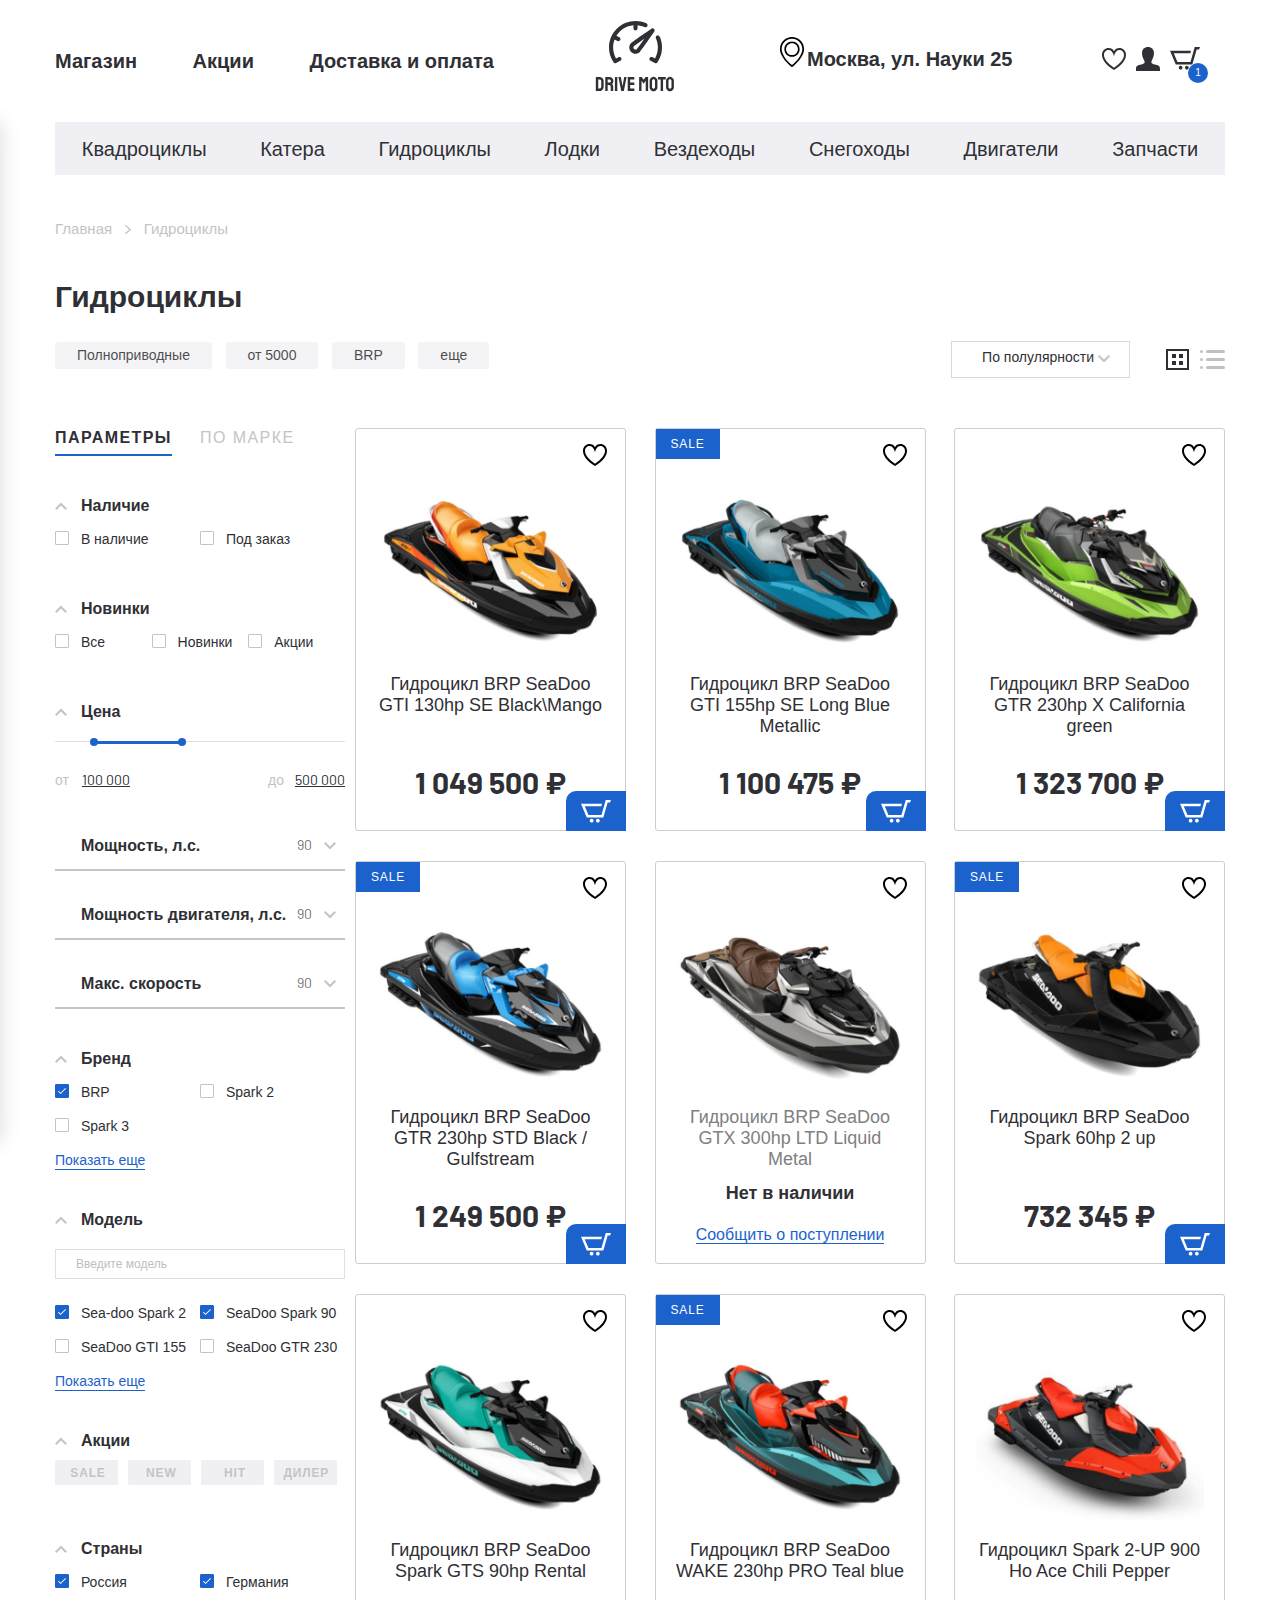
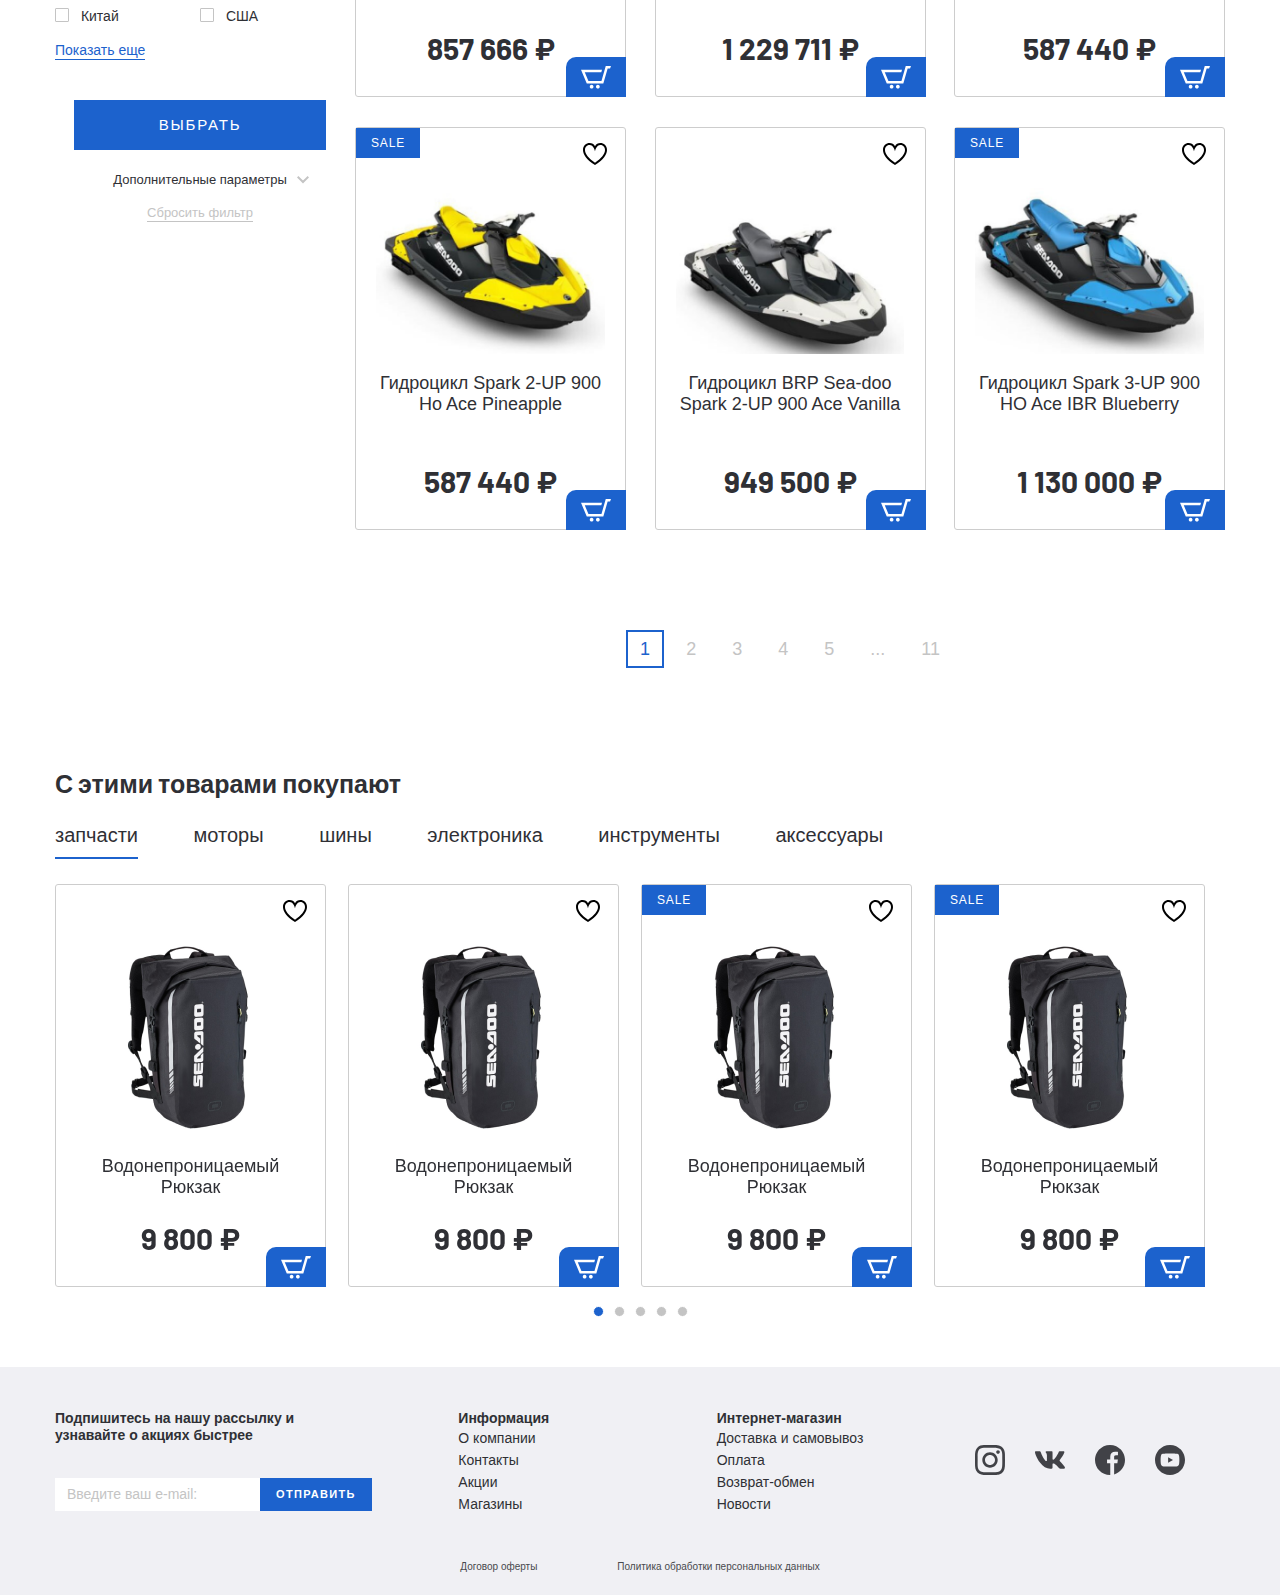
==== commit de1a8ea1: "bug fixed on 23sep2020" ====
--- a/catalog.html
+++ b/catalog.html
@@ -26,9 +26,7 @@
 				<div class="header__top-inner">
 					<nav class="menu">
 						<button class="menu__btn">
-							<div class="menu__btn-line"></div>
-							<div class="menu__btn-line"></div>
-							<div class="menu__btn-line"></div>
+							<img class="menu__btn-line" src="images/burger.svg" alt="">
 						</button>
 						<ul class="menu__list">
 							<li class="menu__item">
@@ -270,7 +268,7 @@
 					</div>
 				</div>
 				<div class="catalog__filter-btn">
-					<select class="filter-style select-item" name="" id="">
+					<select class="filter-style select-item" name="sort-select">
 						<option value="">По полулярности</option>
 						<option value="">По убыванию</option>
 						<option value="">По возрастанию</option>
@@ -366,7 +364,7 @@
 											<p class="filter__item-listtitle">
 												Мощность, л.с.
 											</p>
-											<select class="filter-style filter__item-listselect" name="" id="">
+											<select class="filter-style filter__item-listselect" name="h-power">
 												<option>90</option>
 												<option>130</option>
 												<option>154</option>
@@ -378,7 +376,7 @@
 											<p class="filter__item-listtitle">
 												Мощность двигателя, л.с.
 											</p>
-											<select class="filter-style filter__item-listselect" name="" id="">
+											<select class="filter-style filter__item-listselect" name="engine-power">
 												<option>90</option>
 												<option>130</option>
 												<option>154</option>
@@ -390,7 +388,7 @@
 											<p class="filter__item-listtitle">
 												Макс. скорость
 											</p>
-											<select class="filter-style filter__item-listselect" name="" id="">
+											<select class="filter-style filter__item-listselect" name="max-speed">
 												<option>90</option>
 												<option>130</option>
 												<option>154</option>
@@ -422,7 +420,7 @@
 												</label>
 											</div>
 											<div class="filter-more">
-												<button class="filter-more__btn" href="#">Показать еще</button>
+												<button class="filter-more__btn">Показать еще</button>
 											</div>
 										</div>
 									</li>
@@ -456,7 +454,7 @@
 												</label>
 											</div>
 											<div class="filter-more">
-												<button class="filter-more__btn" href="#">Показать еще</button>
+												<button class="filter-more__btn">Показать еще</button>
 											</div>
 										</div>
 									</li>
@@ -519,7 +517,7 @@
 												</label>
 											</div>
 											<div class="filter-more">
-												<button class="filter-more__btn" href="#">Показать еще</button>
+												<button class="filter-more__btn">Показать еще</button>
 											</div>
 										</div>
 									</li>
@@ -762,6 +760,246 @@
 		</div>
 	</section>
 
+		<section class="products"><!--											С этим товаром покупают							 -->
+			<div class="container">
+				<div class="products__inner">
+					<h3 class="product__title">
+						С этими товарами покупают
+					</h3>
+		
+					<div class="tabs-wrapper">
+						<div class="tabs products__tabs mobile-overflow">
+							<a class="tab products__tab tab--active" href="#popular-tab-1">запчасти</a>
+							<a class="tab products__tab" href="#popular-tab-2">моторы</a>
+							<a class="tab products__tab" href="#popular-tab-3">шины</a>
+							<a class="tab products__tab" href="#popular-tab-4">электроника</a>
+							<a class="tab products__tab" href="#popular-tab-5">инструменты</a>
+							<a class="tab products__tab" href="#popular-tab-6">аксессуары</a>
+						</div>
+					</div>
+		
+					<div class="tabs-container products__container">
+						<div id="popular-tab-1" class="tabs-content products__content tabs-content--active">
+							<div class="product-slider">
+		
+								<div class="product-slider__item">
+									<div class="product-item__wrapper">
+										<button class="product-item__favorite"></button>
+										<button class="product-item__basket">
+											<img src="images/basket-white.svg" alt="">
+										</button>
+										<a class="product-item__notify-link" href="#"><span>Сообщить о поступлении</span></a>
+										<a class="product-item" href="#">
+											<p class="product-item__hover-text">посмотреть товар</p>
+											<img class="product-item__img" src="images/content/product-1.png" alt="">
+											<h4 class="product-item__title">Водонепроницаемый Рюкзак
+											</h4>
+											<p class="product-item__price">
+												9 800 ₽
+											</p>
+											<p class="product-item__notify-text">Нет в наличии</p>
+										</a>
+									</div>
+								</div>
+		
+								<div class="product-slider__item">
+									<div class="product-item__wrapper">
+										<button class="product-item__favorite"></button>
+										<button class="product-item__basket">
+											<img src="images/basket-white.svg" alt="">
+										</button>
+										<a class="product-item__notify-link" href="#"><span>Сообщить о поступлении</span></a>
+										<a class="product-item" href="#">
+											<p class="product-item__hover-text">посмотреть товар</p>
+											<img class="product-item__img" src="images/content/product-1.png" alt="">
+											<h4 class="product-item__title">Водонепроницаемый Рюкзак
+											</h4>
+											<p class="product-item__price">
+												9 800 ₽
+											</p>
+											<p class="product-item__notify-text">Нет в наличии</p>
+										</a>
+									</div>
+								</div>
+		
+								<div class="product-slider__item">
+									<div class="product-item__wrapper">
+										<button class="product-item__favorite"></button>
+										<button class="product-item__basket">
+											<img src="images/basket-white.svg" alt="">
+										</button>
+										<a class="product-item__notify-link" href="#"><span>Сообщить о поступлении</span></a>
+										<a class="product-item product-item--sale" href="#">
+											<p class="product-item__hover-text">посмотреть товар</p>
+											<img class="product-item__img" src="images/content/product-1.png" alt="">
+											<h4 class="product-item__title">Водонепроницаемый Рюкзак
+											</h4>
+											<p class="product-item__price">
+												9 800 ₽
+											</p>
+											<p class="product-item__notify-text">Нет в наличии</p>
+										</a>
+									</div>
+								</div>
+		
+								<div class="product-slider__item">
+									<div class="product-item__wrapper">
+										<button class="product-item__favorite"></button>
+										<button class="product-item__basket">
+											<img src="images/basket-white.svg" alt="">
+										</button>
+										<a class="product-item__notify-link" href="#"><span>Сообщить о поступлении</span></a>
+										<a class="product-item product-item--sale" href="#">
+											<p class="product-item__hover-text">посмотреть товар</p>
+											<img class="product-item__img" src="images/content/product-1.png" alt="">
+											<h4 class="product-item__title">Водонепроницаемый Рюкзак
+											</h4>
+											<p class="product-item__price">
+												9 800 ₽
+											</p>
+											<p class="product-item__notify-text">Нет в наличии</p>
+										</a>
+									</div>
+								</div>
+		
+								<div class="product-slider__item">
+									<div class="product-item__wrapper product-item__not-available">
+										<button class="product-item__favorite"></button>
+										<button class="product-item__basket">
+											<img src="images/basket-white.svg" alt="">
+										</button>
+										<a class="product-item__notify-link" href="#"><span>Сообщить о поступлении</span></a>
+										<a class="product-item product-item--sale" href="#">
+											<p class="product-item__hover-text">посмотреть товар</p>
+											<img class="product-item__img" src="images/content/product-1.png" alt="">
+											<h4 class="product-item__title">Водонепроницаемый Рюкзак
+											</h4>
+											<p class="product-item__price">
+												9 800 ₽
+											</p>
+											<p class="product-item__notify-text">Нет в наличии</p>
+										</a>
+									</div>
+								</div>
+		
+							</div>
+						</div>
+		
+						<div id="popular-tab-2" class="tabs-content products__content">
+							<div class="product-slider">
+		
+								<div class="product-slider__item">
+									<div class="product-item__wrapper">
+										<button class="product-item__favorite"></button>
+										<button class="product-item__basket">
+											<img src="images/basket-white.svg" alt="">
+										</button>
+										<a class="product-item__notify-link" href="#"><span>Сообщить о поступлении</span></a>
+										<a class="product-item" href="#">
+											<p class="product-item__hover-text">посмотреть товар</p>
+											<img class="product-item__img" src="images/content/product-1.png" alt="">
+											<h4 class="product-item__title">Водонепроницаемый Рюкзак
+											</h4>
+											<p class="product-item__price">
+												9 800 ₽
+											</p>
+											<p class="product-item__notify-text">Нет в наличии</p>
+										</a>
+									</div>
+								</div>
+		
+								<div class="product-slider__item">
+									<div class="product-item__wrapper">
+										<button class="product-item__favorite"></button>
+										<button class="product-item__basket">
+											<img src="images/basket-white.svg" alt="">
+										</button>
+										<a class="product-item__notify-link" href="#"><span>Сообщить о поступлении</span></a>
+										<a class="product-item" href="#">
+											<p class="product-item__hover-text">посмотреть товар</p>
+											<img class="product-item__img" src="images/content/product-1.png" alt="">
+											<h4 class="product-item__title">Водонепроницаемый Рюкзак
+											</h4>
+											<p class="product-item__price">
+												9 800 ₽
+											</p>
+											<p class="product-item__notify-text">Нет в наличии</p>
+										</a>
+									</div>
+								</div>
+		
+								<div class="product-slider__item">
+									<div class="product-item__wrapper">
+										<button class="product-item__favorite"></button>
+										<button class="product-item__basket">
+											<img src="images/basket-white.svg" alt="">
+										</button>
+										<a class="product-item__notify-link" href="#"><span>Сообщить о поступлении</span></a>
+										<a class="product-item product-item--sale" href="#">
+											<p class="product-item__hover-text">посмотреть товар</p>
+											<img class="product-item__img" src="images/content/product-1.png" alt="">
+											<h4 class="product-item__title">Водонепроницаемый Рюкзак
+											</h4>
+											<p class="product-item__price">
+												9 800 ₽
+											</p>
+											<p class="product-item__notify-text">Нет в наличии</p>
+										</a>
+									</div>
+								</div>
+		
+								<div class="product-slider__item">
+									<div class="product-item__wrapper">
+										<button class="product-item__favorite"></button>
+										<button class="product-item__basket">
+											<img src="images/basket-white.svg" alt="">
+										</button>
+										<a class="product-item__notify-link" href="#"><span>Сообщить о поступлении</span></a>
+										<a class="product-item product-item--sale" href="#">
+											<p class="product-item__hover-text">посмотреть товар</p>
+											<img class="product-item__img" src="images/content/product-1.png" alt="">
+											<h4 class="product-item__title">Водонепроницаемый Рюкзак
+											</h4>
+											<p class="product-item__price">
+												9 800 ₽
+											</p>
+											<p class="product-item__notify-text">Нет в наличии</p>
+										</a>
+									</div>
+								</div>
+		
+								<div class="product-slider__item">
+									<div class="product-item__wrapper product-item__not-available">
+										<button class="product-item__favorite"></button>
+										<button class="product-item__basket">
+											<img src="images/basket-white.svg" alt="">
+										</button>
+										<a class="product-item__notify-link" href="#"><span>Сообщить о поступлении</span></a>
+										<a class="product-item product-item--sale" href="#">
+											<p class="product-item__hover-text">посмотреть товар</p>
+											<img class="product-item__img" src="images/content/product-1.png" alt="">
+											<h4 class="product-item__title">Водонепроницаемый Рюкзак
+											</h4>
+											<p class="product-item__price">
+												9 800 ₽
+											</p>
+											<p class="product-item__notify-text">Нет в наличии</p>
+										</a>
+									</div>
+								</div>
+		
+							</div>
+		
+						</div>
+		
+						<div id="popular-tab-3" class="tabs-content roducts__content">slider-3</div>
+						<div id="popular-tab-4" class="tabs-content products__content">slider-4</div>
+						<div id="popular-tab-5" class="tabs-content products__content">slider-5</div>
+						<div id="popular-tab-6" class="tabs-content products__content">slider-6</div>
+					</div>
+				</div>
+			</div>
+		</section>
 
 	<footer class="footer">
 		<div class="container">
@@ -771,7 +1009,7 @@
 						<h6 class="footer__top-title">
 							Подпишитесь на нашу рассылку и узнавайте о акциях быстрее
 						</h6>
-						<form class="footer-form" action="">
+						<form class="footer-form" action="#">
 							<input class="footer-form__input" type="text" placeholder="Введите ваш e-mail:">
 							<button class="footer-form__btn" type="submit">Отправить</button>
 						</form>
--- a/css/style.css
+++ b/css/style.css
@@ -1728,6 +1728,7 @@
 	font-size: 17px;
 	line-height: 20px;
 	color: rgba(47, 48, 53, .7);
+	position: relative;
 }
 
 .card__input-search{
@@ -1736,6 +1737,19 @@
 	margin-left: 17px;
 	padding: 9px 37px 9px 17px;
 	border: none;
+}
+
+.card__label-search::after{
+	content: "";
+	display: block;
+	position: absolute;
+	background-image: url('../images/search.svg');
+	background-repeat: no-repeat;
+	width: 16px;
+	height: 16px;
+	bottom: 1px;
+	right: 11px;
+	opacity: .7;
 }
 
 .card__label-pickup{
--- a/css/media.css
+++ b/css/media.css
@@ -7,7 +7,7 @@
 
 @media (max-width: 1200px){ /* ------------------------------------------------- */
 
-	.banner-section_slider-img {
+	.banner-section_slider-img{
 		min-height: 380px;
 		max-width: 600px;
 	}
@@ -34,7 +34,7 @@
 
 @media (max-width: 1160px){
 
-	.catalog__inner-list {
+	.catalog__inner-list{
    justify-content: space-evenly;
 	}
 
@@ -50,22 +50,31 @@
 	}
 }
 
-@media (max-width: 1100px) { /* ------------------------------------------------- */
-
-	.menu__item + .menu__item {
+@media (max-width: 1100px){ /* ------------------------------------------------- */
+
+	.menu__item + .menu__item{
 		padding-left: 20px;
   }
   
-	.header__adress {
+	.header__adress{
 		margin-right: 20px;
 		width: 265px;
 		padding-left: 30px;
 		position: relative;
 	}
 
-	.categories__inner {
+	.categories__inner{
 		justify-content: space-evenly;
 }
+
+	.product-slider__slider-btn.product-slider__slider-btnnext.slick-arrow img,
+	.product-slider__slider-btn.product-slider__slider-btnprev.slick-arrow img{
+		display: none;
+	}
+
+	.product-item__wrapper{
+		margin: 0 auto;
+	}
 
 }
 
@@ -88,11 +97,8 @@
   }
 
 	.menu__btn-line{
-		background: #2F3035;
-		border-radius: 3px;
 		width: 34px;
-		height: 3px;
-		margin: 8px 0;
+		height: 27px;
 	}
 	
 	.menu__mobile-linewrapper{
@@ -125,7 +131,7 @@
 	.banner-section__slider{
 		max-width: 100%;
 	}
-	.banner-section_slider-img {
+	.banner-section_slider-img{
 		max-width: 100%;
 		margin-bottom: 25px;
 	}
@@ -140,12 +146,14 @@
 	.mobile-overflow--top{
 		width: 720px;
 		overflow-x: scroll;
+		display: block;
 	}
 
 	.catalog__filter-itemsinner, 
 	.tabs-wrapper, 
 	.breadcrumbs__inner{
 		overflow-x: scroll;
+		display: block;
 	}
 
 	.tabs-wrapper.tabs-wrapper--no-scroll{
@@ -169,18 +177,18 @@
 		margin-top: 40px;
 	}
 
-	.product-card__img-box {
-		width: 100%;
-	}
-
-	.breadcrumbs {
+	.product-card__img-box{
+		width: 100%;
+	}
+
+	.breadcrumbs{
     margin-bottom: 20px;
 	}
 }
 
-@media (max-width: 940px) { /* ------------------------------------------------- */
-
-	.footer__top-inner {
+@media (max-width: 940px){ /* ------------------------------------------------- */
+
+	.footer__top-inner{
 		flex-wrap: wrap;
 		justify-content: space-around;
 	}	
@@ -204,11 +212,11 @@
 	.card__top-line label{
 		display: block;
 		width: 100%;
-		margin-bottom: 25px;
+		margin-top: 25px;
 		margin-left: 0;
 	}
 	
-	.card__list-item {
+	.card__list-item{
 		display: block;
 	}
 		
@@ -220,14 +228,18 @@
 		display: none;
 	}
 
-}
-
-
-@media (max-width: 640px) { /* ------------------------------------------------- */
-
-	/* .header__adress{
-		display: none;
-	} */
+	.card__input-search{
+		width: 70%;
+	}
+
+	.card__top-line .card__label-search{
+		display: inline;
+	}
+
+}
+
+
+@media (max-width: 640px){ /* ------------------------------------------------- */
 
 	.logo__img--small{
 		display: inline;
@@ -237,7 +249,7 @@
 		display: none;
 	}
 
-	.banner-section_slider-img {
+	.banner-section_slider-img{
 		min-height: 200px;
 
 	}
@@ -246,7 +258,7 @@
 		padding: 0;
 	}
 
-	.search__content-btn {
+	.search__content-btn{
 		font-size: 0;
 		line-height: 0;
 		background-color: transparent;
@@ -310,18 +322,14 @@
 	.product-card__img{
 		width: 100%;
 	}
-
-}
-
-@media (max-width: 640px) { /* ------------------------------------------------- */
-
+	
 	.header__adress{
 		display: none;
 	}
-}
-
-
-@media (max-width: 540px) { /* ------------------------------------------------- */
+
+}
+
+@media (max-width: 540px){ /* ------------------------------------------------- */
 
 	.footer__top-item{
 		width: 100%;
@@ -340,7 +348,7 @@
 		justify-content: start;
 	}
 
-	.footer__top-social.footer__top-item {
+	.footer__top-social.footer__top-item{
 		width: 100%;
 		border-bottom: none;
 	}
@@ -397,13 +405,17 @@
 
 	.footer__topdrop{
 		pointer-events: auto;
-}
-
-}
-
-@media (max-width: 440px) { /* ------------------------------------------------- */
-
-	.banner-section_slider-img {
+	}
+
+	.products, .banner{
+		margin-bottom: 40px;
+	}
+
+}
+
+@media (max-width: 440px){ /* ------------------------------------------------- */
+
+	.banner-section_slider-img{
 		min-height: 164px;
 	}
 
@@ -415,7 +427,7 @@
 		margin: 0;
 	}
 
-	.user-list {
+	.user-list{
 		margin-right: 0;
 	}
 
@@ -427,7 +439,15 @@
 		width: 410px;
 	}
 	
-	.menu__mobile-line {
+	.menu__mobile-line{
 		text-align: left;
 	}
 }
+
+@media (max-width: 330px){
+	.card__input-search{
+		margin-left: 0;
+		width: 100%;
+		margin-top: 5px;
+	}
+}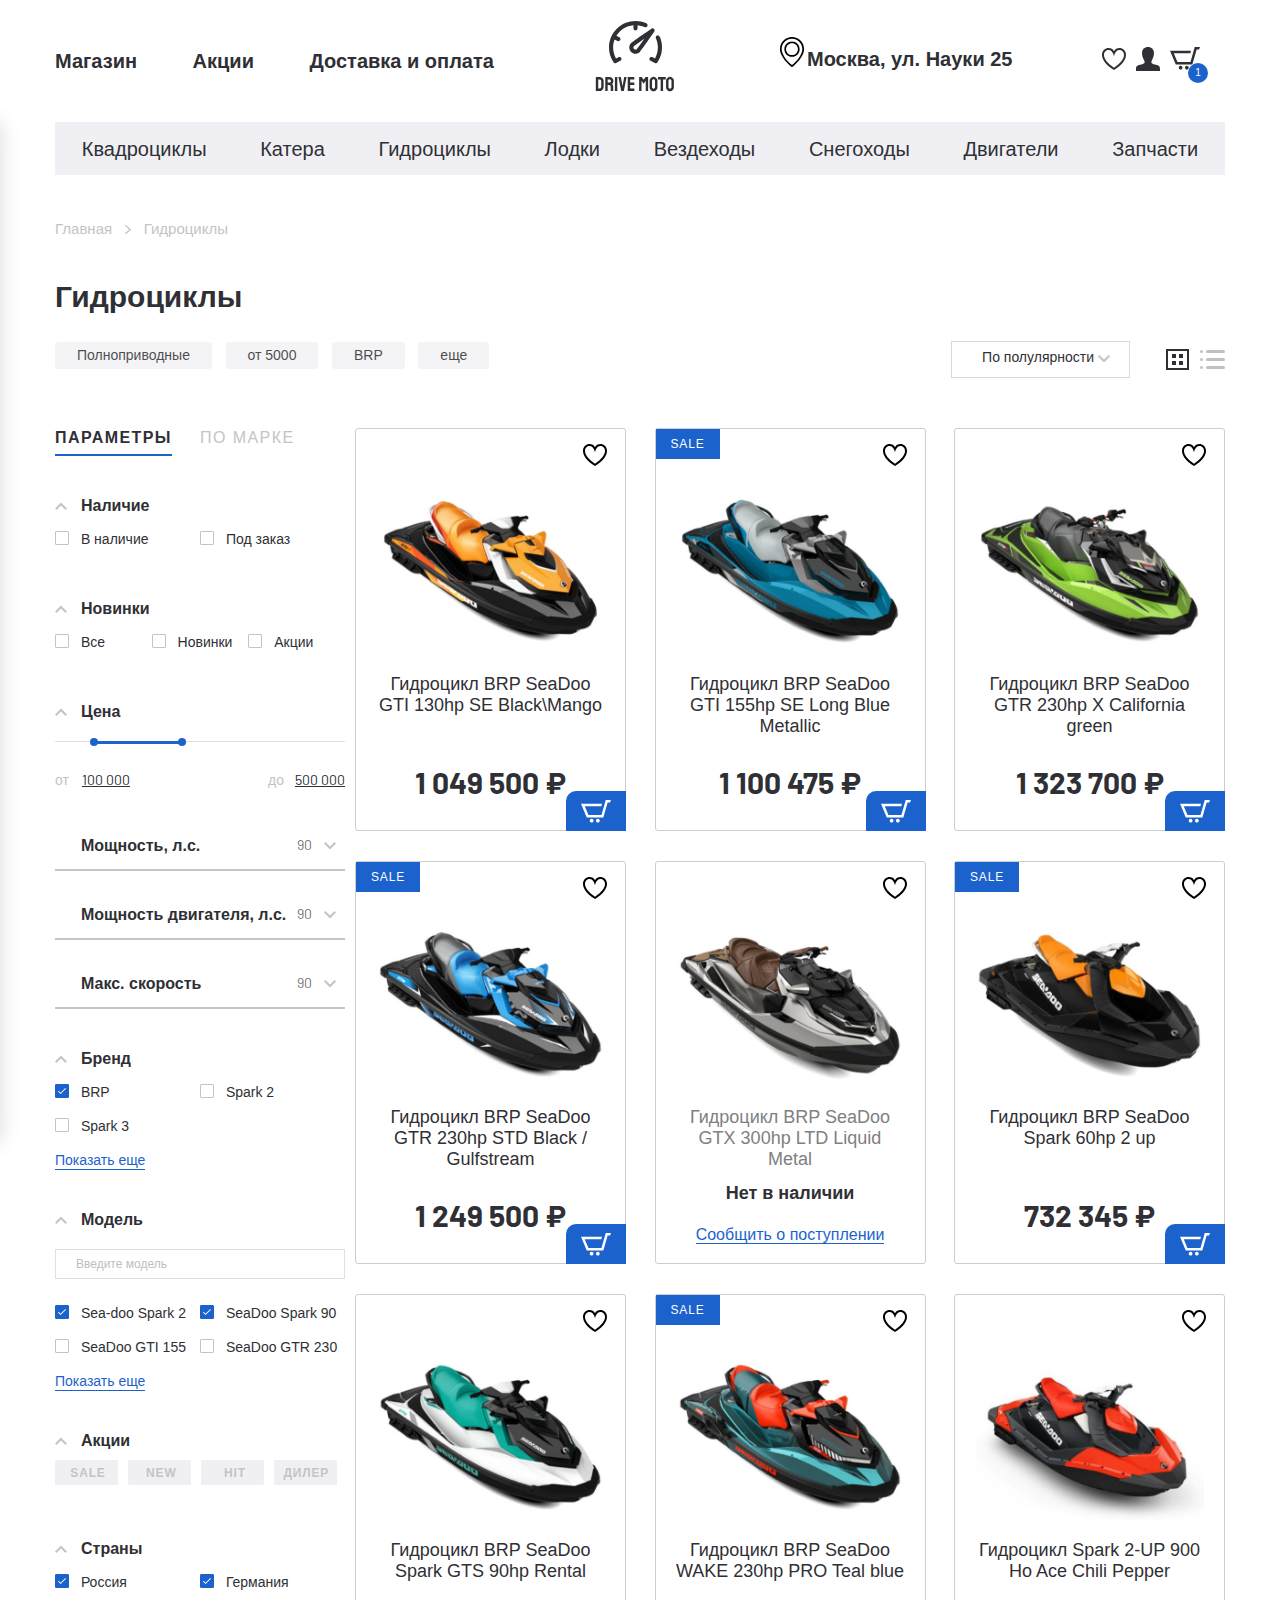
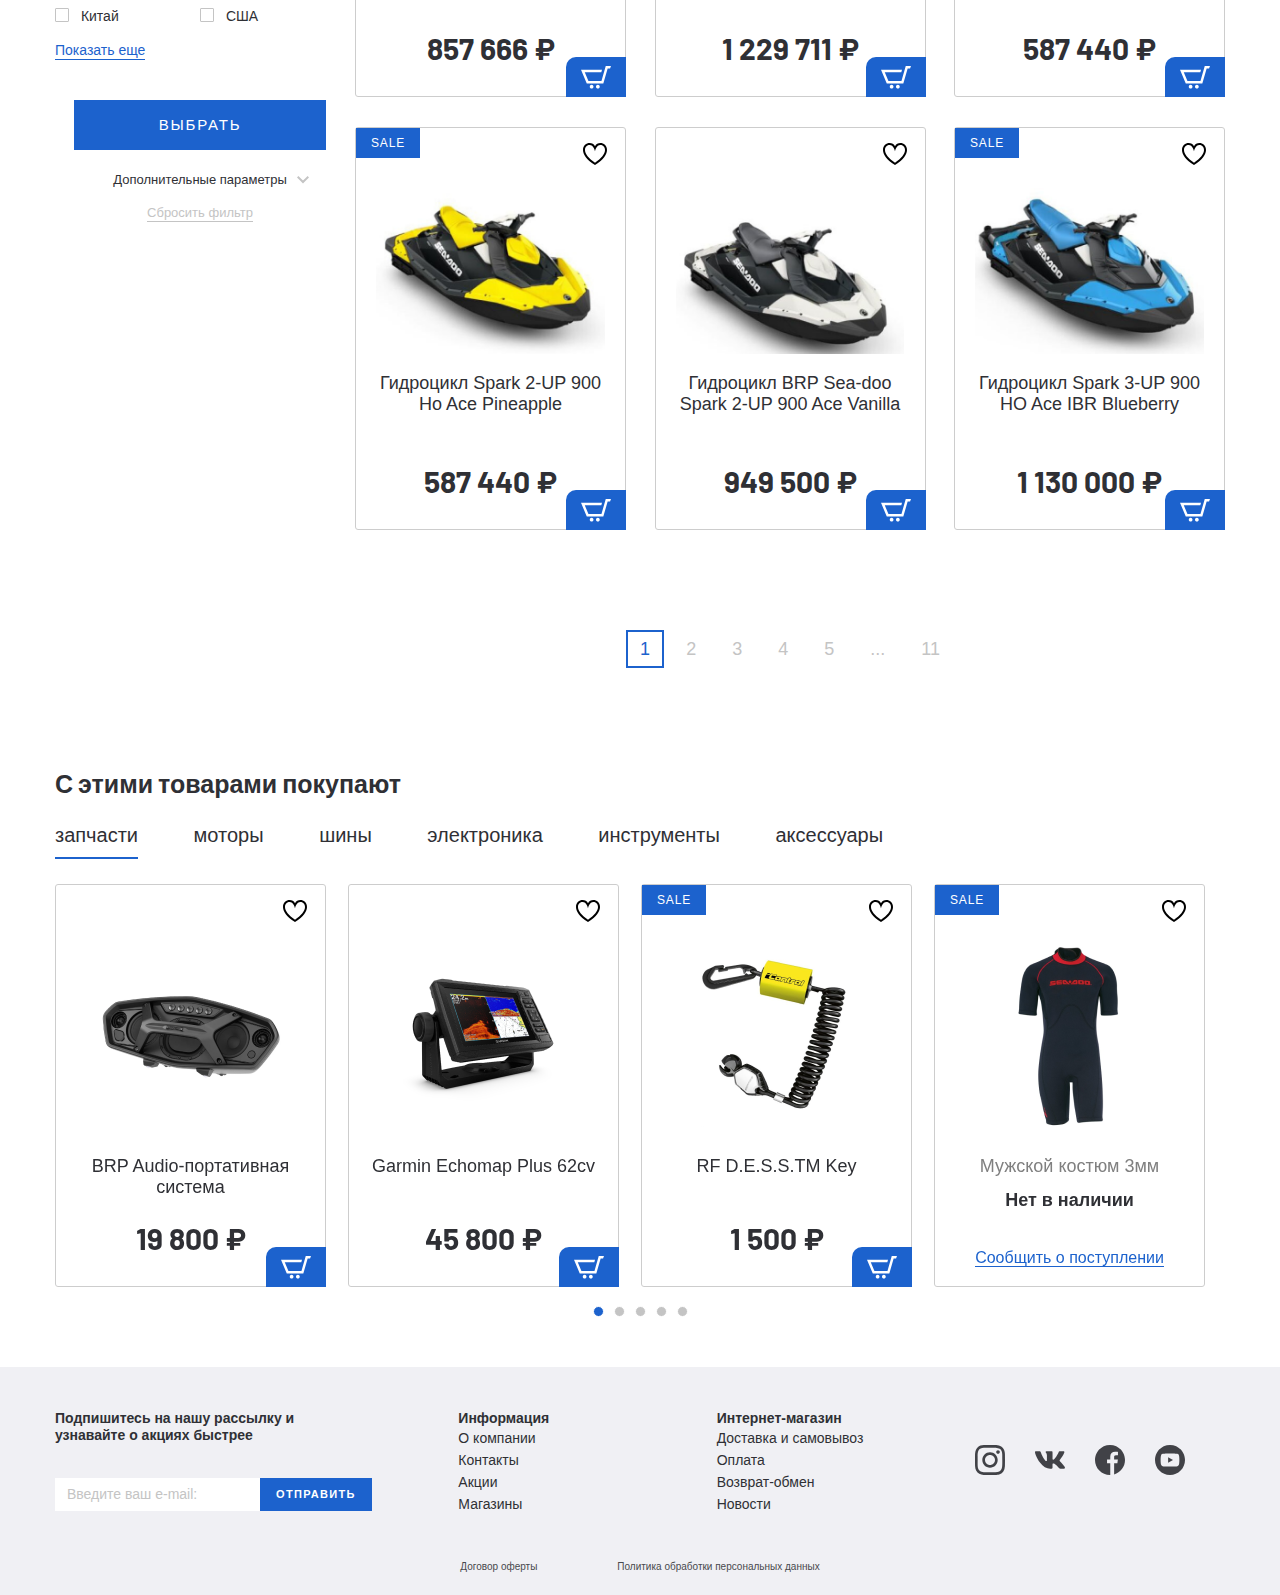
==== commit 4af21ccd: "more bugs fixed" ====
--- a/catalog.html
+++ b/catalog.html
@@ -130,56 +130,56 @@
 			</li>
 	
 			<li class="menu-mobile__item">
-				<a class="menu-mobile__link" href="#">
+				<a class="menu-mobile__link" href="catalog.html">
 					<p>
 						Квадроциклы
 					</p>
 				</a>
 			</li>
 			<li class="menu-mobile__item">
-				<a class="menu-mobile__link" href="#">
+				<a class="menu-mobile__link" href="catalog.html">
 					<p>
 						Катера
 					</p>
 				</a>
 			</li>
 			<li class="menu-mobile__item">
-				<a class="menu-mobile__link" href="#">
+				<a class="menu-mobile__link" href="catalog.html">
 					<p>
 						Гидроциклы
 					</p>
 				</a>
 			</li>
 			<li class="menu-mobile__item">
-				<a class="menu-mobile__link" href="#">
+				<a class="menu-mobile__link" href="catalog.html">
 					<p>
 						Лодки
 					</p>
 				</a>
 			</li>
 			<li class="menu-mobile__item">
-				<a class="menu-mobile__link" href="#">
+				<a class="menu-mobile__link" href="catalog.html">
 					<p>
 						Вездеходы
 					</p>
 				</a>
 			</li>
 			<li class="menu-mobile__item">
-				<a class="menu-mobile__link" href="#">
+				<a class="menu-mobile__link" href="catalog.html">
 					<p>
 						Снегоходы
 					</p>
 				</a>
 			</li>
 			<li class="menu-mobile__item">
-				<a class="menu-mobile__link" href="#">
+				<a class="menu-mobile__link" href="catalog.html">
 					<p>
 						Двигатели
 					</p>
 				</a>
 			</li>
 			<li class="menu-mobile__item">
-				<a class="menu-mobile__link" href="#">
+				<a class="menu-mobile__link" href="catalog.html">
 					<p>
 						Запчасти
 					</p>
@@ -760,246 +760,139 @@
 		</div>
 	</section>
 
-		<section class="products"><!--											С этим товаром покупают							 -->
-			<div class="container">
-				<div class="products__inner">
-					<h3 class="product__title">
-						С этими товарами покупают
-					</h3>
-		
-					<div class="tabs-wrapper">
-						<div class="tabs products__tabs mobile-overflow">
-							<a class="tab products__tab tab--active" href="#popular-tab-1">запчасти</a>
-							<a class="tab products__tab" href="#popular-tab-2">моторы</a>
-							<a class="tab products__tab" href="#popular-tab-3">шины</a>
-							<a class="tab products__tab" href="#popular-tab-4">электроника</a>
-							<a class="tab products__tab" href="#popular-tab-5">инструменты</a>
-							<a class="tab products__tab" href="#popular-tab-6">аксессуары</a>
+	<section class="products"><!--											С этим товаром покупают							 -->
+		<div class="container">
+			<div class="products__inner">
+				<h3 class="product__title">
+					С этими товарами покупают
+				</h3>
+	
+				<div class="tabs-wrapper">
+					<div class="tabs products__tabs mobile-overflow">
+						<a class="tab products__tab tab--active" href="#popular-tab-1">запчасти</a>
+						<a class="tab products__tab" href="#popular-tab-2">моторы</a>
+						<a class="tab products__tab" href="#popular-tab-3">шины</a>
+						<a class="tab products__tab" href="#popular-tab-4">электроника</a>
+						<a class="tab products__tab" href="#popular-tab-5">инструменты</a>
+						<a class="tab products__tab" href="#popular-tab-6">аксессуары</a>
+					</div>
+				</div>
+	
+				<div class="tabs-container products__container">
+					<div id="popular-tab-1" class="tabs-content products__content tabs-content--active">
+						<div class="product-slider">
+	
+							<div class="product-slider__item">
+								<div class="product-item__wrapper">
+									<button class="product-item__favorite"></button>
+									<button class="product-item__basket">
+										<img src="images/basket-white.svg" alt="">
+									</button>
+									<a class="product-item__notify-link" href="#"><span>Сообщить о поступлении</span></a>
+									<a class="product-item" href="#">
+										<p class="product-item__hover-text">посмотреть товар</p>
+										<img class="product-item__img" src="images/content/parts-1.png" alt="">
+										<h4 class="product-item__title">BRP Audio-портативная система
+										</h4>
+										<p class="product-item__price">
+											19 800 ₽
+										</p>
+										<p class="product-item__notify-text">Нет в наличии</p>
+									</a>
+								</div>
+							</div>
+	
+							<div class="product-slider__item">
+								<div class="product-item__wrapper">
+									<button class="product-item__favorite"></button>
+									<button class="product-item__basket">
+										<img src="images/basket-white.svg" alt="">
+									</button>
+									<a class="product-item__notify-link" href="#"><span>Сообщить о поступлении</span></a>
+									<a class="product-item" href="#">
+										<p class="product-item__hover-text">посмотреть товар</p>
+										<img class="product-item__img" src="images/content/parts-2.png" alt="">
+										<h4 class="product-item__title">Garmin Echomap Plus 62cv
+										</h4>
+										<p class="product-item__price">
+											45 800 ₽
+										</p>
+										<p class="product-item__notify-text">Нет в наличии</p>
+									</a>
+								</div>
+							</div>
+	
+							<div class="product-slider__item">
+								<div class="product-item__wrapper">
+									<button class="product-item__favorite"></button>
+									<button class="product-item__basket">
+										<img src="images/basket-white.svg" alt="">
+									</button>
+									<a class="product-item__notify-link" href="#"><span>Сообщить о поступлении</span></a>
+									<a class="product-item product-item--sale" href="#">
+										<p class="product-item__hover-text">посмотреть товар</p>
+										<img class="product-item__img" src="images/content/parts-3.png" alt="">
+										<h4 class="product-item__title">RF D.E.S.S.TM Key
+										</h4>
+										<p class="product-item__price">
+											1 500 ₽
+										</p>
+										<p class="product-item__notify-text">Нет в наличии</p>
+									</a>
+								</div>
+							</div>
+	
+							<div class="product-slider__item">
+								<div class="product-item__wrapper product-item__not-available">
+									<button class="product-item__favorite"></button>
+									<button class="product-item__basket">
+										<img src="images/basket-white.svg" alt="">
+									</button>
+									<a class="product-item__notify-link" href="#"><span>Сообщить о поступлении</span></a>
+									<a class="product-item product-item--sale" href="#">
+										<p class="product-item__hover-text">посмотреть товар</p>
+										<img class="product-item__img" src="images/content/parts-4.png" alt="">
+										<h4 class="product-item__title">Мужской костюм 3мм
+										</h4>
+										<p class="product-item__price">
+											7 000 ₽
+										</p>
+										<p class="product-item__notify-text">Нет в наличии</p>
+									</a>
+								</div>
+							</div>
+	
+							<div class="product-slider__item">
+								<div class="product-item__wrapper">
+									<button class="product-item__favorite"></button>
+									<button class="product-item__basket">
+										<img src="images/basket-white.svg" alt="">
+									</button>
+									<a class="product-item__notify-link" href="#"><span>Сообщить о поступлении</span></a>
+									<a class="product-item product-item--sale" href="#">
+										<p class="product-item__hover-text">посмотреть товар</p>
+										<img class="product-item__img" src="images/content/parts-5.jpg" alt="">
+										<h4 class="product-item__title">Реле стартера
+										</h4>
+										<p class="product-item__price">
+											3 300 ₽
+										</p>
+										<p class="product-item__notify-text">Нет в наличии</p>
+									</a>
+								</div>
+							</div>
+	
 						</div>
 					</div>
-		
-					<div class="tabs-container products__container">
-						<div id="popular-tab-1" class="tabs-content products__content tabs-content--active">
-							<div class="product-slider">
-		
-								<div class="product-slider__item">
-									<div class="product-item__wrapper">
-										<button class="product-item__favorite"></button>
-										<button class="product-item__basket">
-											<img src="images/basket-white.svg" alt="">
-										</button>
-										<a class="product-item__notify-link" href="#"><span>Сообщить о поступлении</span></a>
-										<a class="product-item" href="#">
-											<p class="product-item__hover-text">посмотреть товар</p>
-											<img class="product-item__img" src="images/content/product-1.png" alt="">
-											<h4 class="product-item__title">Водонепроницаемый Рюкзак
-											</h4>
-											<p class="product-item__price">
-												9 800 ₽
-											</p>
-											<p class="product-item__notify-text">Нет в наличии</p>
-										</a>
-									</div>
-								</div>
-		
-								<div class="product-slider__item">
-									<div class="product-item__wrapper">
-										<button class="product-item__favorite"></button>
-										<button class="product-item__basket">
-											<img src="images/basket-white.svg" alt="">
-										</button>
-										<a class="product-item__notify-link" href="#"><span>Сообщить о поступлении</span></a>
-										<a class="product-item" href="#">
-											<p class="product-item__hover-text">посмотреть товар</p>
-											<img class="product-item__img" src="images/content/product-1.png" alt="">
-											<h4 class="product-item__title">Водонепроницаемый Рюкзак
-											</h4>
-											<p class="product-item__price">
-												9 800 ₽
-											</p>
-											<p class="product-item__notify-text">Нет в наличии</p>
-										</a>
-									</div>
-								</div>
-		
-								<div class="product-slider__item">
-									<div class="product-item__wrapper">
-										<button class="product-item__favorite"></button>
-										<button class="product-item__basket">
-											<img src="images/basket-white.svg" alt="">
-										</button>
-										<a class="product-item__notify-link" href="#"><span>Сообщить о поступлении</span></a>
-										<a class="product-item product-item--sale" href="#">
-											<p class="product-item__hover-text">посмотреть товар</p>
-											<img class="product-item__img" src="images/content/product-1.png" alt="">
-											<h4 class="product-item__title">Водонепроницаемый Рюкзак
-											</h4>
-											<p class="product-item__price">
-												9 800 ₽
-											</p>
-											<p class="product-item__notify-text">Нет в наличии</p>
-										</a>
-									</div>
-								</div>
-		
-								<div class="product-slider__item">
-									<div class="product-item__wrapper">
-										<button class="product-item__favorite"></button>
-										<button class="product-item__basket">
-											<img src="images/basket-white.svg" alt="">
-										</button>
-										<a class="product-item__notify-link" href="#"><span>Сообщить о поступлении</span></a>
-										<a class="product-item product-item--sale" href="#">
-											<p class="product-item__hover-text">посмотреть товар</p>
-											<img class="product-item__img" src="images/content/product-1.png" alt="">
-											<h4 class="product-item__title">Водонепроницаемый Рюкзак
-											</h4>
-											<p class="product-item__price">
-												9 800 ₽
-											</p>
-											<p class="product-item__notify-text">Нет в наличии</p>
-										</a>
-									</div>
-								</div>
-		
-								<div class="product-slider__item">
-									<div class="product-item__wrapper product-item__not-available">
-										<button class="product-item__favorite"></button>
-										<button class="product-item__basket">
-											<img src="images/basket-white.svg" alt="">
-										</button>
-										<a class="product-item__notify-link" href="#"><span>Сообщить о поступлении</span></a>
-										<a class="product-item product-item--sale" href="#">
-											<p class="product-item__hover-text">посмотреть товар</p>
-											<img class="product-item__img" src="images/content/product-1.png" alt="">
-											<h4 class="product-item__title">Водонепроницаемый Рюкзак
-											</h4>
-											<p class="product-item__price">
-												9 800 ₽
-											</p>
-											<p class="product-item__notify-text">Нет в наличии</p>
-										</a>
-									</div>
-								</div>
-		
-							</div>
-						</div>
-		
-						<div id="popular-tab-2" class="tabs-content products__content">
-							<div class="product-slider">
-		
-								<div class="product-slider__item">
-									<div class="product-item__wrapper">
-										<button class="product-item__favorite"></button>
-										<button class="product-item__basket">
-											<img src="images/basket-white.svg" alt="">
-										</button>
-										<a class="product-item__notify-link" href="#"><span>Сообщить о поступлении</span></a>
-										<a class="product-item" href="#">
-											<p class="product-item__hover-text">посмотреть товар</p>
-											<img class="product-item__img" src="images/content/product-1.png" alt="">
-											<h4 class="product-item__title">Водонепроницаемый Рюкзак
-											</h4>
-											<p class="product-item__price">
-												9 800 ₽
-											</p>
-											<p class="product-item__notify-text">Нет в наличии</p>
-										</a>
-									</div>
-								</div>
-		
-								<div class="product-slider__item">
-									<div class="product-item__wrapper">
-										<button class="product-item__favorite"></button>
-										<button class="product-item__basket">
-											<img src="images/basket-white.svg" alt="">
-										</button>
-										<a class="product-item__notify-link" href="#"><span>Сообщить о поступлении</span></a>
-										<a class="product-item" href="#">
-											<p class="product-item__hover-text">посмотреть товар</p>
-											<img class="product-item__img" src="images/content/product-1.png" alt="">
-											<h4 class="product-item__title">Водонепроницаемый Рюкзак
-											</h4>
-											<p class="product-item__price">
-												9 800 ₽
-											</p>
-											<p class="product-item__notify-text">Нет в наличии</p>
-										</a>
-									</div>
-								</div>
-		
-								<div class="product-slider__item">
-									<div class="product-item__wrapper">
-										<button class="product-item__favorite"></button>
-										<button class="product-item__basket">
-											<img src="images/basket-white.svg" alt="">
-										</button>
-										<a class="product-item__notify-link" href="#"><span>Сообщить о поступлении</span></a>
-										<a class="product-item product-item--sale" href="#">
-											<p class="product-item__hover-text">посмотреть товар</p>
-											<img class="product-item__img" src="images/content/product-1.png" alt="">
-											<h4 class="product-item__title">Водонепроницаемый Рюкзак
-											</h4>
-											<p class="product-item__price">
-												9 800 ₽
-											</p>
-											<p class="product-item__notify-text">Нет в наличии</p>
-										</a>
-									</div>
-								</div>
-		
-								<div class="product-slider__item">
-									<div class="product-item__wrapper">
-										<button class="product-item__favorite"></button>
-										<button class="product-item__basket">
-											<img src="images/basket-white.svg" alt="">
-										</button>
-										<a class="product-item__notify-link" href="#"><span>Сообщить о поступлении</span></a>
-										<a class="product-item product-item--sale" href="#">
-											<p class="product-item__hover-text">посмотреть товар</p>
-											<img class="product-item__img" src="images/content/product-1.png" alt="">
-											<h4 class="product-item__title">Водонепроницаемый Рюкзак
-											</h4>
-											<p class="product-item__price">
-												9 800 ₽
-											</p>
-											<p class="product-item__notify-text">Нет в наличии</p>
-										</a>
-									</div>
-								</div>
-		
-								<div class="product-slider__item">
-									<div class="product-item__wrapper product-item__not-available">
-										<button class="product-item__favorite"></button>
-										<button class="product-item__basket">
-											<img src="images/basket-white.svg" alt="">
-										</button>
-										<a class="product-item__notify-link" href="#"><span>Сообщить о поступлении</span></a>
-										<a class="product-item product-item--sale" href="#">
-											<p class="product-item__hover-text">посмотреть товар</p>
-											<img class="product-item__img" src="images/content/product-1.png" alt="">
-											<h4 class="product-item__title">Водонепроницаемый Рюкзак
-											</h4>
-											<p class="product-item__price">
-												9 800 ₽
-											</p>
-											<p class="product-item__notify-text">Нет в наличии</p>
-										</a>
-									</div>
-								</div>
-		
-							</div>
-		
-						</div>
-		
-						<div id="popular-tab-3" class="tabs-content roducts__content">slider-3</div>
-						<div id="popular-tab-4" class="tabs-content products__content">slider-4</div>
-						<div id="popular-tab-5" class="tabs-content products__content">slider-5</div>
-						<div id="popular-tab-6" class="tabs-content products__content">slider-6</div>
-					</div>
+					<div id="popular-tab-2" class="tabs-content roducts__content">Карусель с моторами</div>
+					<div id="popular-tab-3" class="tabs-content roducts__content">Карусель с шинами</div>
+					<div id="popular-tab-4" class="tabs-content products__content">Карусель с электроникой</div>
+					<div id="popular-tab-5" class="tabs-content products__content">Карусель с инструментами</div>
+					<div id="popular-tab-6" class="tabs-content products__content">Карусель с аксессуарами</div>
 				</div>
 			</div>
-		</section>
+		</div>
+	</section>
 
 	<footer class="footer">
 		<div class="container">
--- a/css/media.css
+++ b/css/media.css
@@ -234,6 +234,19 @@
 
 	.card__top-line .card__label-search{
 		display: inline;
+	}
+
+	.card__list-available{
+		display: inline-block;
+		width: 116px;
+		margin-right: 0;
+	}
+
+	.card__list-address-num{
+		display: inline-block;
+		width: 20px;
+		text-align: right;
+		margin-right: 0;
 	}
 
 }
@@ -382,7 +395,6 @@
 
 	.footer__top-itemdrop{
 		margin-bottom: 0;
-		border-top: 2px solid #f9f9fc;
 	}
 
 	.footer__topdrop{
@@ -411,6 +423,10 @@
 		margin-bottom: 40px;
 	}
 
+		.footer__top-item.footer__top-itemdrop ul {
+		margin-bottom: 10px;
+	}
+
 }
 
 @media (max-width: 440px){ /* ------------------------------------------------- */
@@ -442,9 +458,20 @@
 	.menu__mobile-line{
 		text-align: left;
 	}
-}
-
-@media (max-width: 330px){
+
+	.footer__top-newsletter.footer__top-item{
+		text-align: left;
+		margin: 0;
+	}
+
+	.footer-form{
+		margin-top: 25px;
+		margin-bottom: 25px;
+	}
+
+}
+
+@media (max-width: 330px){ /* ------------------------------------------------- */
 	.card__input-search{
 		margin-left: 0;
 		width: 100%;
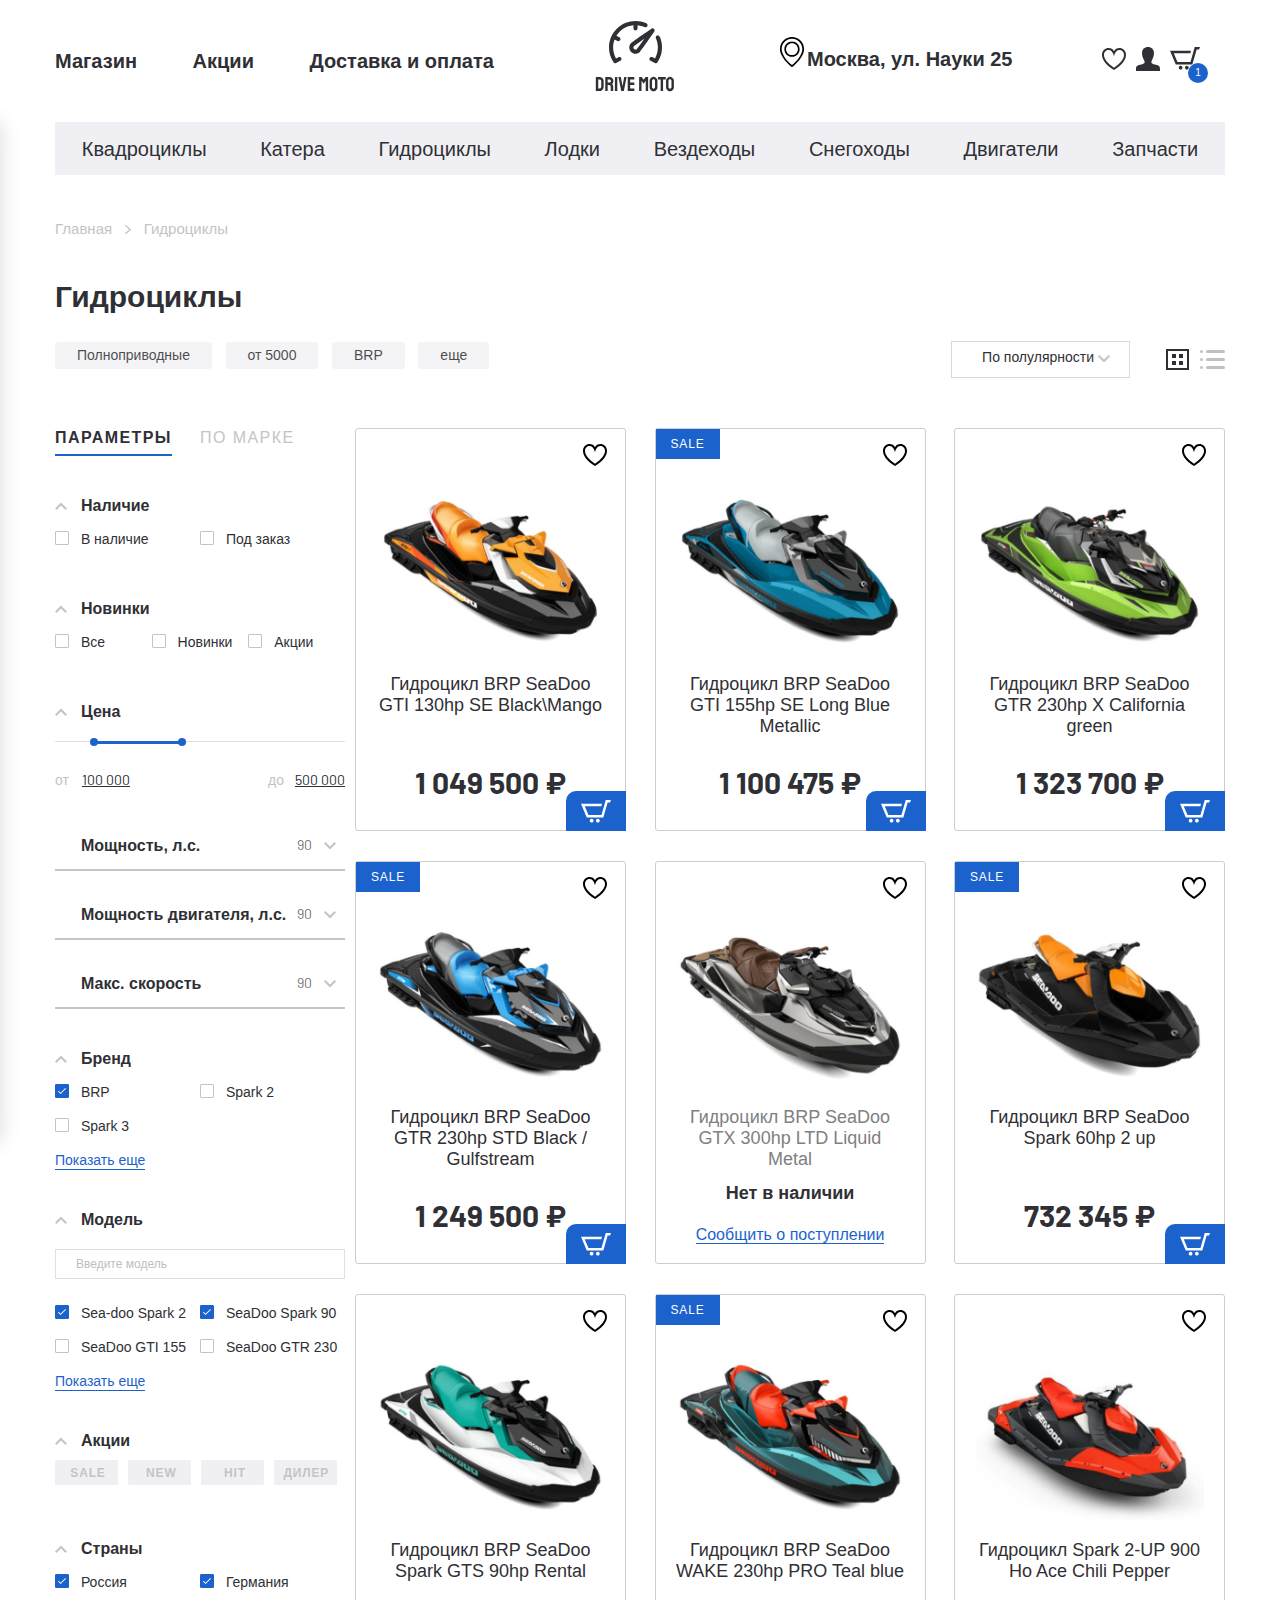
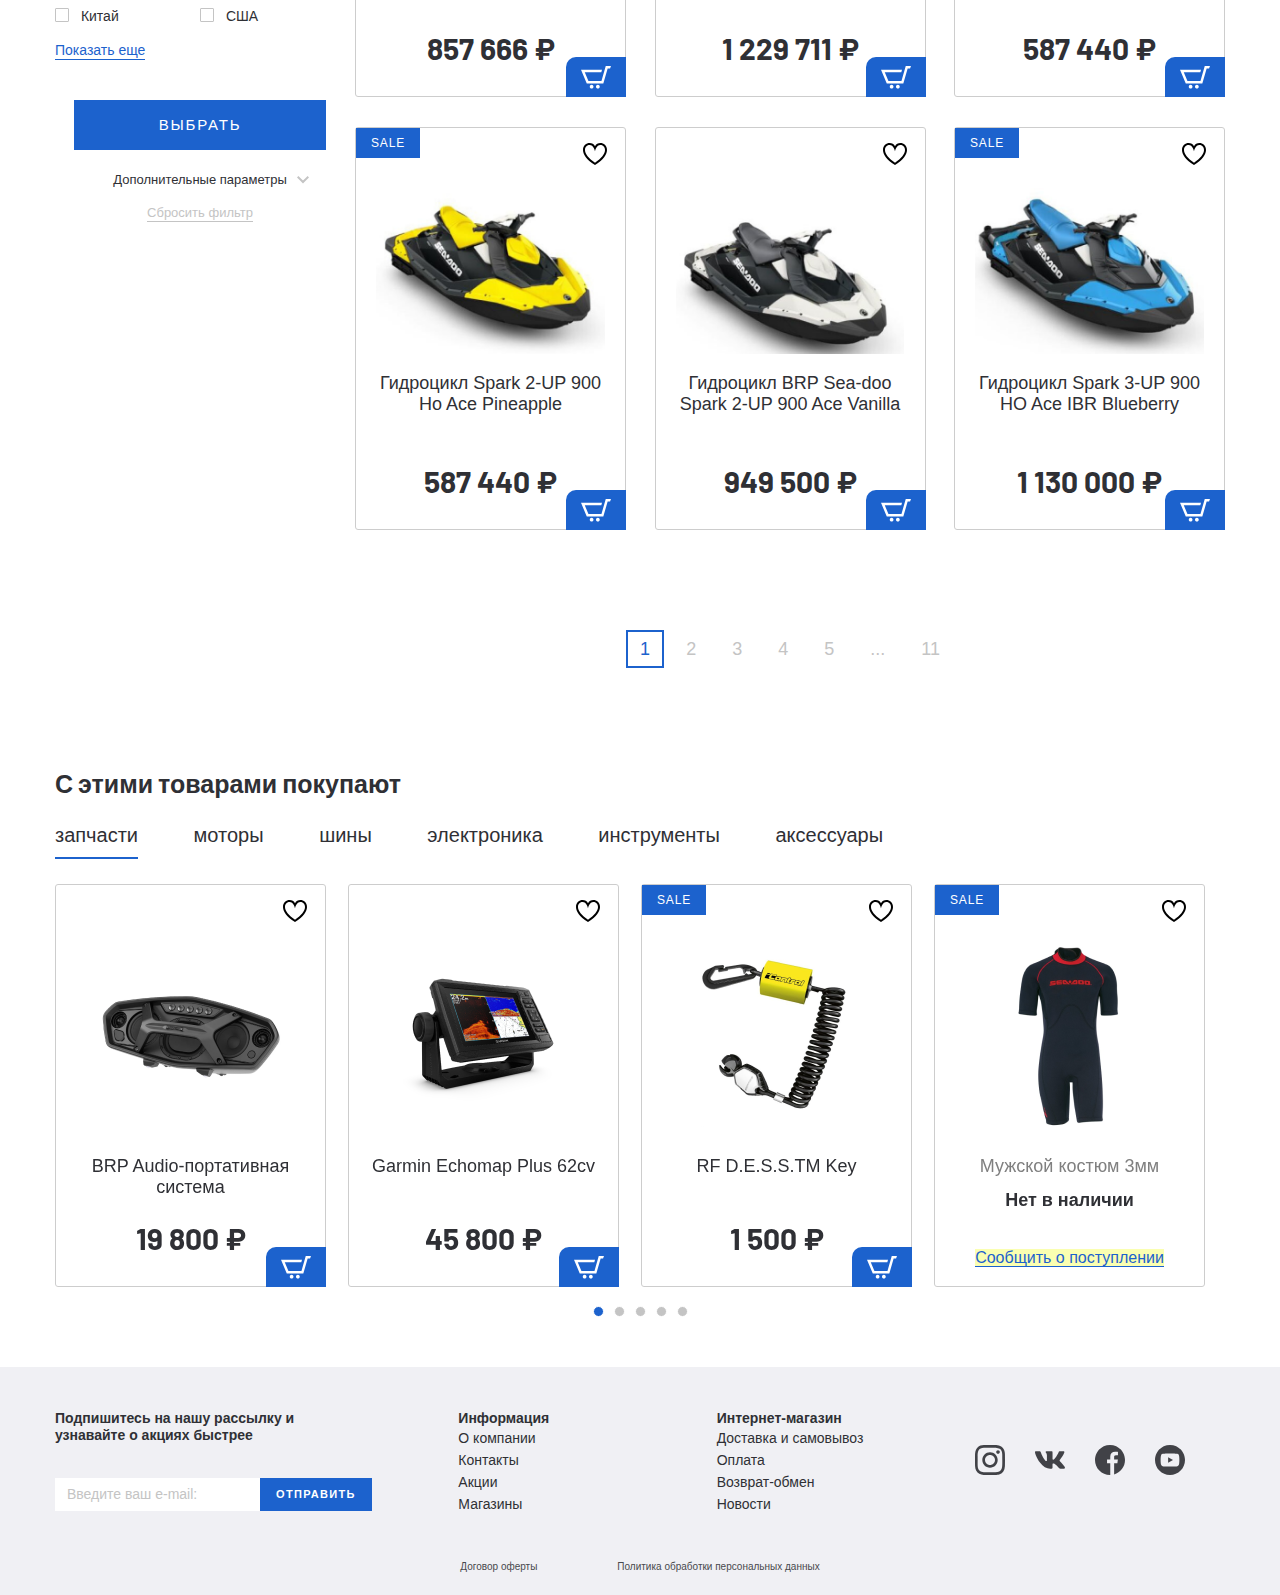
==== commit f8249542: "13-06" ====
--- a/catalog.html
+++ b/catalog.html
@@ -884,11 +884,11 @@
 	
 						</div>
 					</div>
-					<div id="popular-tab-2" class="tabs-content roducts__content">Карусель с моторами</div>
-					<div id="popular-tab-3" class="tabs-content roducts__content">Карусель с шинами</div>
-					<div id="popular-tab-4" class="tabs-content products__content">Карусель с электроникой</div>
-					<div id="popular-tab-5" class="tabs-content products__content">Карусель с инструментами</div>
-					<div id="popular-tab-6" class="tabs-content products__content">Карусель с аксессуарами</div>
+					<div id="popular-tab-2" class="tabs-content products__content"><span>Карусель с моторами</span></div>
+					<div id="popular-tab-3" class="tabs-content products__content"><span>Карусель с шинами</span></div>
+					<div id="popular-tab-4" class="tabs-content products__content"><span>Карусель с электроникой</span></div>
+					<div id="popular-tab-5" class="tabs-content products__content"><span>Карусель с инструментами</span></div>
+					<div id="popular-tab-6" class="tabs-content products__content"><span>Карусель с аксессуарами</span></div>
 				</div>
 			</div>
 		</div>
--- a/css/style.css
+++ b/css/style.css
@@ -157,7 +157,7 @@
 	transform: translateX(-100%);
 	transition: all .3s;
 	position: absolute;
-	z-index: 10;
+	z-index: 100;
 	background-color: #fff;
 }
 
@@ -481,6 +481,11 @@
 .tabs-content.tabs-content--active{
 	display: block;
 }
+
+.tabs-content.products__content span{
+	background-color: #faffb1;
+}
+
 
 .search__content-form{
 	display: flex;
--- a/css/media.css
+++ b/css/media.css
@@ -140,15 +140,20 @@
 	}
 
 	.mobile-overflow{
-		width: 820px;
+		width: 960px;
+		display: flex;
+		overflow-x: scroll;
+		justify-content: flex-start;
 	}
 
 	.mobile-overflow--top{
-		width: 720px;
+		display: flex;
+		width: 780px;
 		overflow-x: scroll;
-		display: block;
-	}
-
+		font-size: 18px;
+		justify-content: flex-start;
+	}	
+	
 	.catalog__filter-itemsinner, 
 	.tabs-wrapper, 
 	.breadcrumbs__inner{
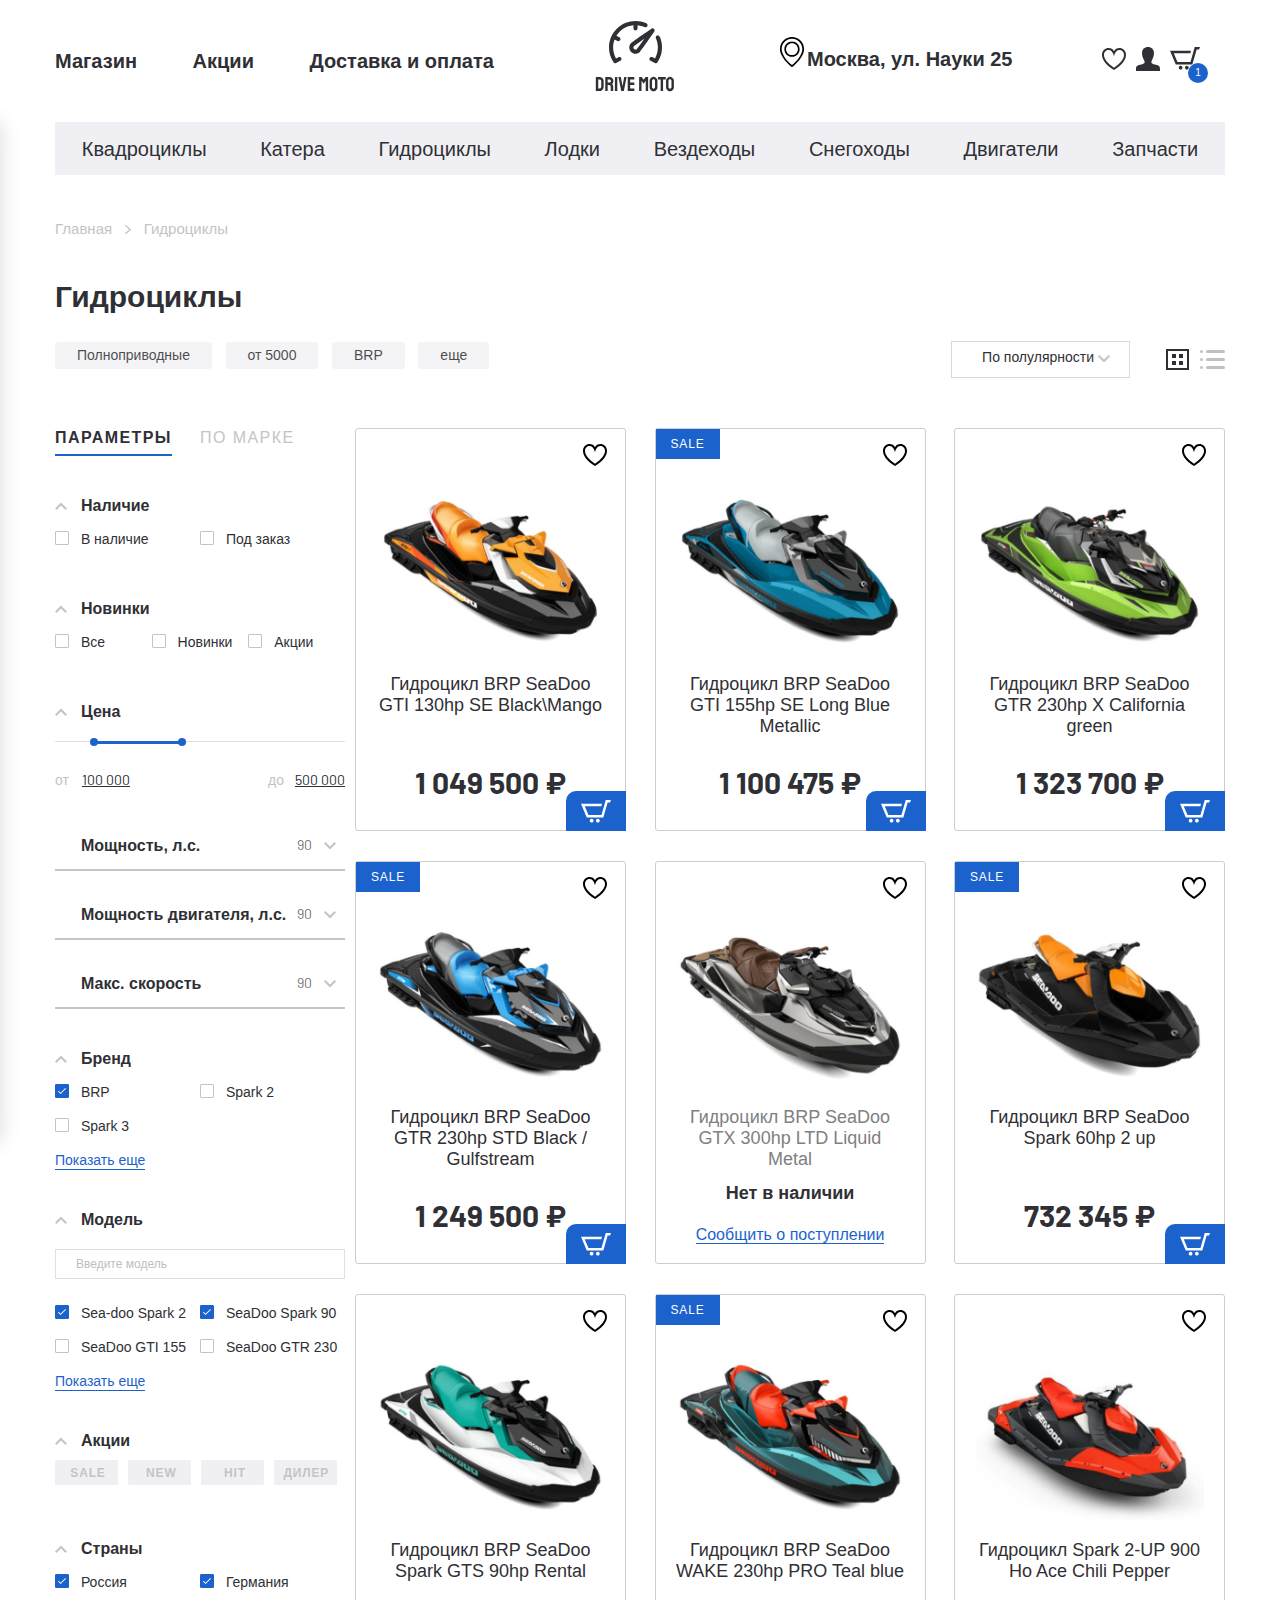
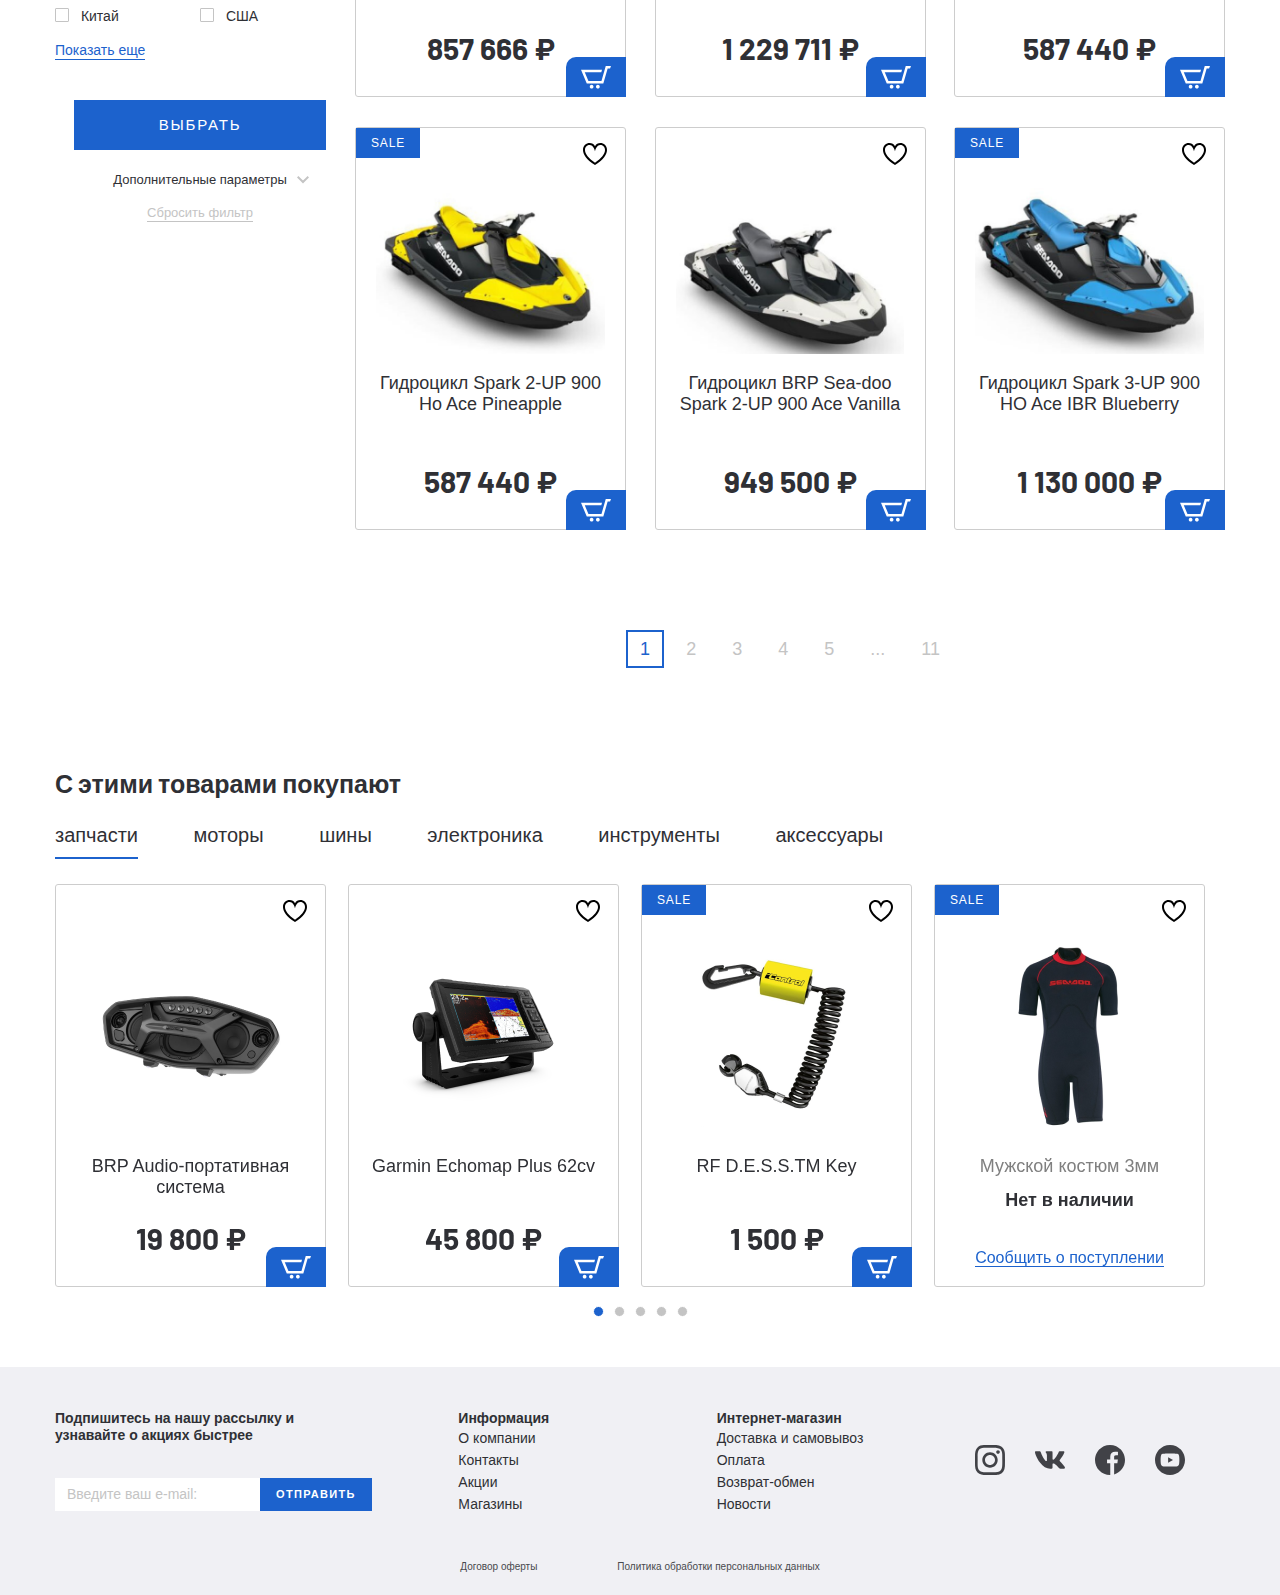
==== commit 8e419739: "15-05" ====
--- a/catalog.html
+++ b/catalog.html
@@ -73,7 +73,7 @@
 	
 		<ul class="menu-mobile__list">
 			<li class="menu-mobile__item">
-				<a class="menu-mobile__link" href="#">
+				<a class="menu-mobile__link" href="404.html">
 					<img class="menu-mobile__img" src="images/user.svg" alt="">
 					<p>
 						Войти
@@ -81,7 +81,7 @@
 				</a>
 			</li>
 			<li class="menu-mobile__item">
-				<a class="menu-mobile__link" href="#">
+				<a class="menu-mobile__link" href="404.html">
 					<img class="menu-mobile__img" src="images/user.svg" alt="">
 					<p>
 						Регистрация
@@ -89,7 +89,7 @@
 				</a>
 			</li>
 			<li class="menu-mobile__item">
-				<a class="menu-mobile__link" href="#">
+				<a class="menu-mobile__link" href="404.html">
 					<img class="menu-mobile__img" src="images/heart.svg" alt="">
 					<p>
 						Избранное
@@ -97,7 +97,7 @@
 				</a>
 			</li>
 			<li class="menu-mobile__item">
-				<a class="menu-mobile__link" href="#">
+				<a class="menu-mobile__link" href="404.html">
 					<img class="menu-mobile__img" src="images/basket.svg" alt="">
 					<p>
 						Корзина
@@ -105,7 +105,7 @@
 				</a>
 			</li>
 			<li class="menu-mobile__item">
-				<a class="menu-mobile__link" href="#">
+				<a class="menu-mobile__link" href="404.html">
 					<img class="menu-mobile__img" src="images/house.svg" alt="">
 					<p>
 						Магазины
@@ -113,7 +113,7 @@
 				</a>
 			</li>
 			<li class="menu-mobile__item">
-				<a class="menu-mobile__link" href="#">
+				<a class="menu-mobile__link" href="404.html">
 					<img class="menu-mobile__img" src="images/procent.svg" alt="">
 					<p>
 						Акции
@@ -121,7 +121,7 @@
 				</a>
 			</li>
 			<li class="menu-mobile__item">
-				<a class="menu-mobile__link" href="#">
+				<a class="menu-mobile__link" href="404.html">
 					<img class="menu-mobile__img" src="images/box.svg" alt="">
 					<p>
 						Доставка и оплата
@@ -131,6 +131,7 @@
 	
 			<li class="menu-mobile__item">
 				<a class="menu-mobile__link" href="catalog.html">
+					<img class="menu-mobile__img menu-mobile__img--sizes" src="images/gydro-icon.png" alt="">
 					<p>
 						Квадроциклы
 					</p>
@@ -138,6 +139,7 @@
 			</li>
 			<li class="menu-mobile__item">
 				<a class="menu-mobile__link" href="catalog.html">
+					<img class="menu-mobile__img menu-mobile__img--sizes" src="images/gydro-icon.png" alt="">
 					<p>
 						Катера
 					</p>
@@ -145,6 +147,7 @@
 			</li>
 			<li class="menu-mobile__item">
 				<a class="menu-mobile__link" href="catalog.html">
+					<img class="menu-mobile__img menu-mobile__img--sizes" src="images/gydro-icon.png" alt="">
 					<p>
 						Гидроциклы
 					</p>
@@ -152,6 +155,7 @@
 			</li>
 			<li class="menu-mobile__item">
 				<a class="menu-mobile__link" href="catalog.html">
+					<img class="menu-mobile__img menu-mobile__img--sizes" src="images/gydro-icon.png" alt="">
 					<p>
 						Лодки
 					</p>
@@ -159,6 +163,7 @@
 			</li>
 			<li class="menu-mobile__item">
 				<a class="menu-mobile__link" href="catalog.html">
+					<img class="menu-mobile__img menu-mobile__img--sizes" src="images/gydro-icon.png" alt="">
 					<p>
 						Вездеходы
 					</p>
@@ -166,6 +171,7 @@
 			</li>
 			<li class="menu-mobile__item">
 				<a class="menu-mobile__link" href="catalog.html">
+					<img class="menu-mobile__img menu-mobile__img--sizes" src="images/gydro-icon.png" alt="">
 					<p>
 						Снегоходы
 					</p>
@@ -173,6 +179,7 @@
 			</li>
 			<li class="menu-mobile__item">
 				<a class="menu-mobile__link" href="catalog.html">
+					<img class="menu-mobile__img menu-mobile__img--sizes" src="images/gydro-icon.png" alt="">
 					<p>
 						Двигатели
 					</p>
@@ -180,6 +187,7 @@
 			</li>
 			<li class="menu-mobile__item">
 				<a class="menu-mobile__link" href="catalog.html">
+					<img class="menu-mobile__img menu-mobile__img--sizes" src="images/gydro-icon.png" alt="">
 					<p>
 						Запчасти
 					</p>
@@ -260,7 +268,7 @@
 			</h2>
 			<div class="catalog__filter">
 				<div class="catalog__filter-itemsinner">
-					<div class="catalog__filter-items mobile-overflow">
+					<div class="catalog__filter-items mobile-overflow w450">
 						<button>Полноприводные</button>
 						<button>от 5000</button>
 						<button>BRP</button>
@@ -524,7 +532,7 @@
 									<li class="aside-filter__item-drop aside-filter__item-btn">
 										<button class="filter-btn__send filter-btn__send--active" type="submit">ВЫБРАТЬ</button>
 										<p class="filter__extra">Дополнительные параметры</p>
-										<div class="filter__extra-content">Фильтр с экстра параметрами</div>
+										<div class="filter__extra-content"><span class="temp-bg">Фильтр с экстра параметрами</span></div>
 										<div class="reset-button__wraper">
 											<button class="filter-btn__reset" type="submit">Сбросить фильтр</button>
 										</div>
@@ -884,11 +892,11 @@
 	
 						</div>
 					</div>
-					<div id="popular-tab-2" class="tabs-content products__content"><span>Карусель с моторами</span></div>
-					<div id="popular-tab-3" class="tabs-content products__content"><span>Карусель с шинами</span></div>
-					<div id="popular-tab-4" class="tabs-content products__content"><span>Карусель с электроникой</span></div>
-					<div id="popular-tab-5" class="tabs-content products__content"><span>Карусель с инструментами</span></div>
-					<div id="popular-tab-6" class="tabs-content products__content"><span>Карусель с аксессуарами</span></div>
+					<div id="popular-tab-2" class="tabs-content products__content"><span class="temp-bg">Карусель с моторами</span></div>
+					<div id="popular-tab-3" class="tabs-content products__content"><span class="temp-bg">Карусель с шинами</span></div>
+					<div id="popular-tab-4" class="tabs-content products__content"><span class="temp-bg">Карусель с электроникой</span></div>
+					<div id="popular-tab-5" class="tabs-content products__content"><span class="temp-bg">Карусель с инструментами</span></div>
+					<div id="popular-tab-6" class="tabs-content products__content"><span class="temp-bg">Карусель с аксессуарами</span></div>
 				</div>
 			</div>
 		</div>
--- a/css/style.css
+++ b/css/style.css
@@ -192,6 +192,11 @@
 	position: absolute;
 	left: 11px;
 	bottom: 8px;
+}
+
+.menu-mobile__img--sizes{
+	width: 24px;
+	height: 24px;
 }
 
 .user-list{
@@ -482,8 +487,9 @@
 	display: block;
 }
 
-.tabs-content.products__content span{
+.temp-bg{
 	background-color: #faffb1;
+	padding: 5px;
 }
 
 
--- a/css/media.css
+++ b/css/media.css
@@ -146,6 +146,14 @@
 		justify-content: flex-start;
 	}
 
+	.card__tabs-box.mobile-overflow{
+		justify-content: space-around;
+	}
+
+	.w450{
+		width: 450px;
+	}
+
 	.mobile-overflow--top{
 		display: flex;
 		width: 780px;
@@ -252,6 +260,10 @@
 		width: 20px;
 		text-align: right;
 		margin-right: 0;
+	}
+
+	.tabs.products__tabs.mobile-overflow{
+		width: 850px;
 	}
 
 }
@@ -345,6 +357,10 @@
 		display: none;
 	}
 
+	.products__tab + .products__tab{
+		margin-left: 40px
+	}
+
 }
 
 @media (max-width: 540px){ /* ------------------------------------------------- */
@@ -452,6 +468,10 @@
 		margin-right: 0;
 	}
 
+	.products__tab + .products__tab{
+		margin-left: 30px
+	}
+
 }
 
 @media (max-width: 400px){
